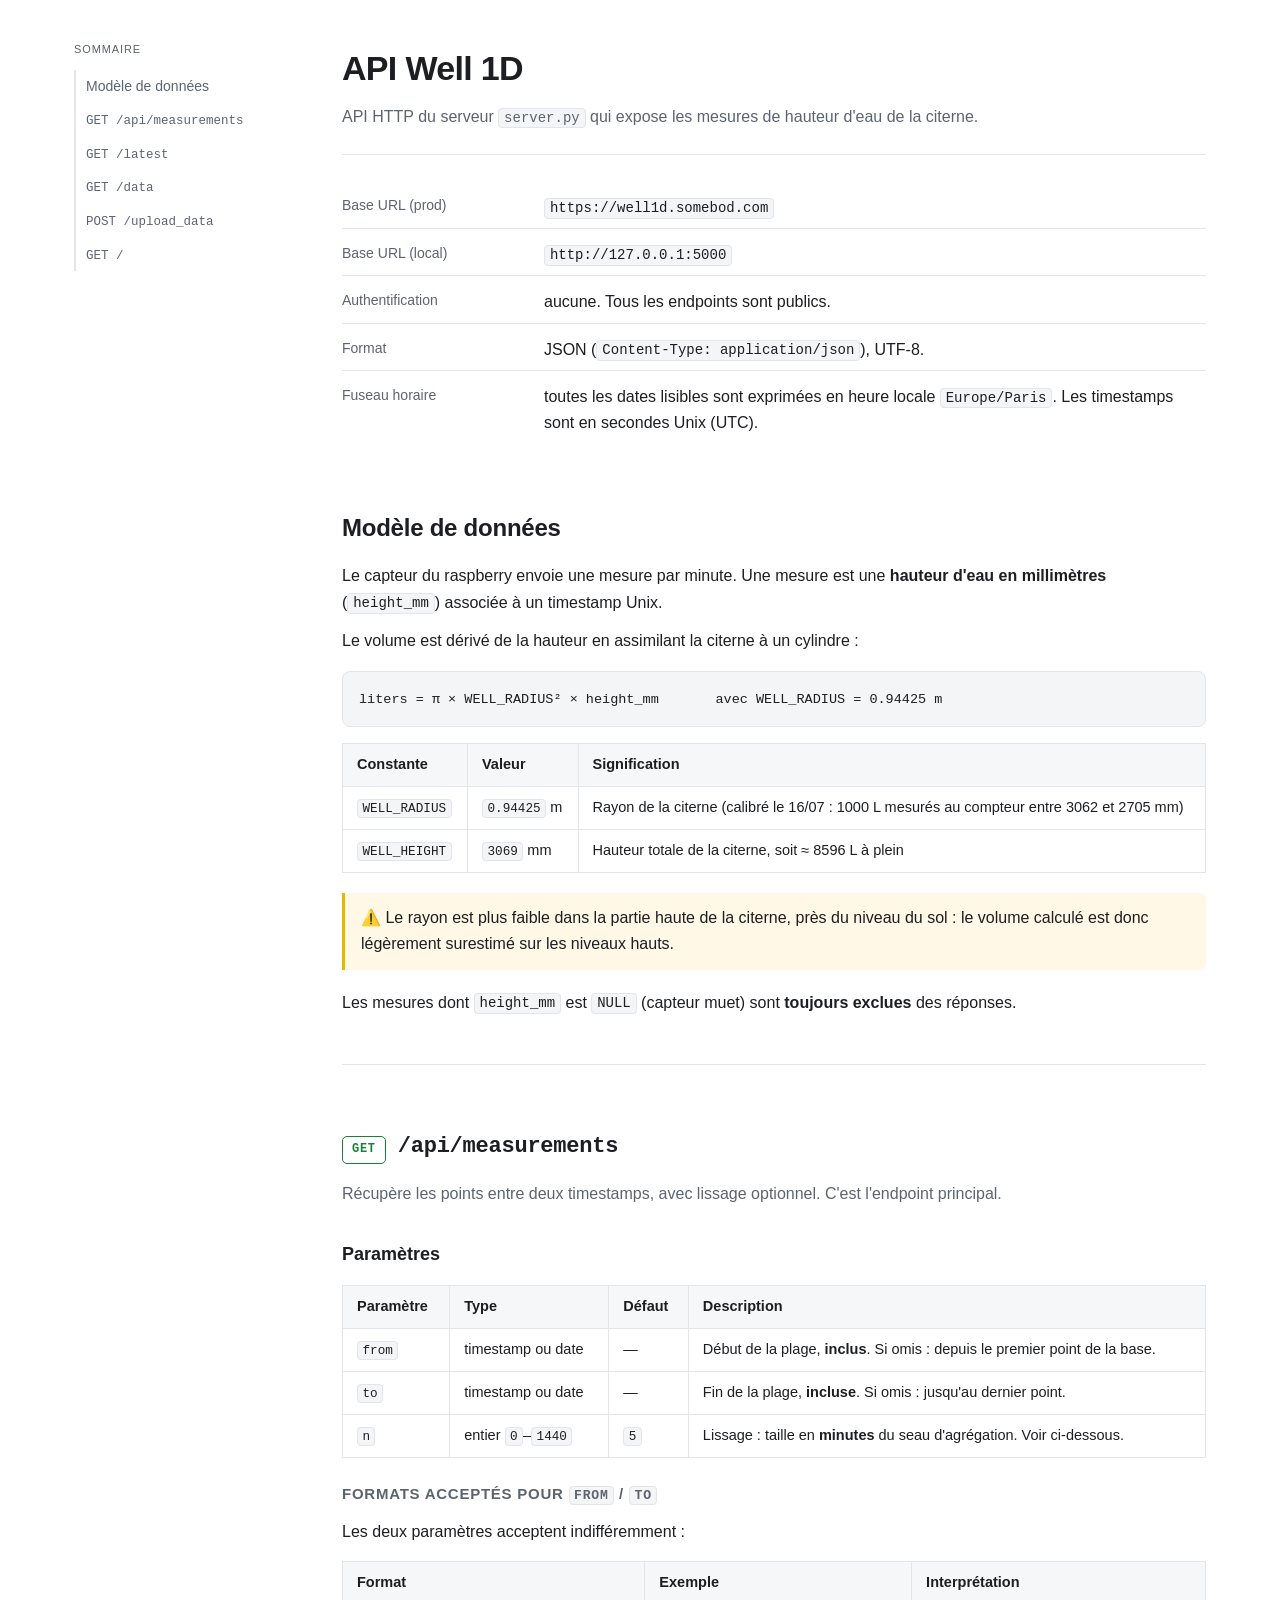
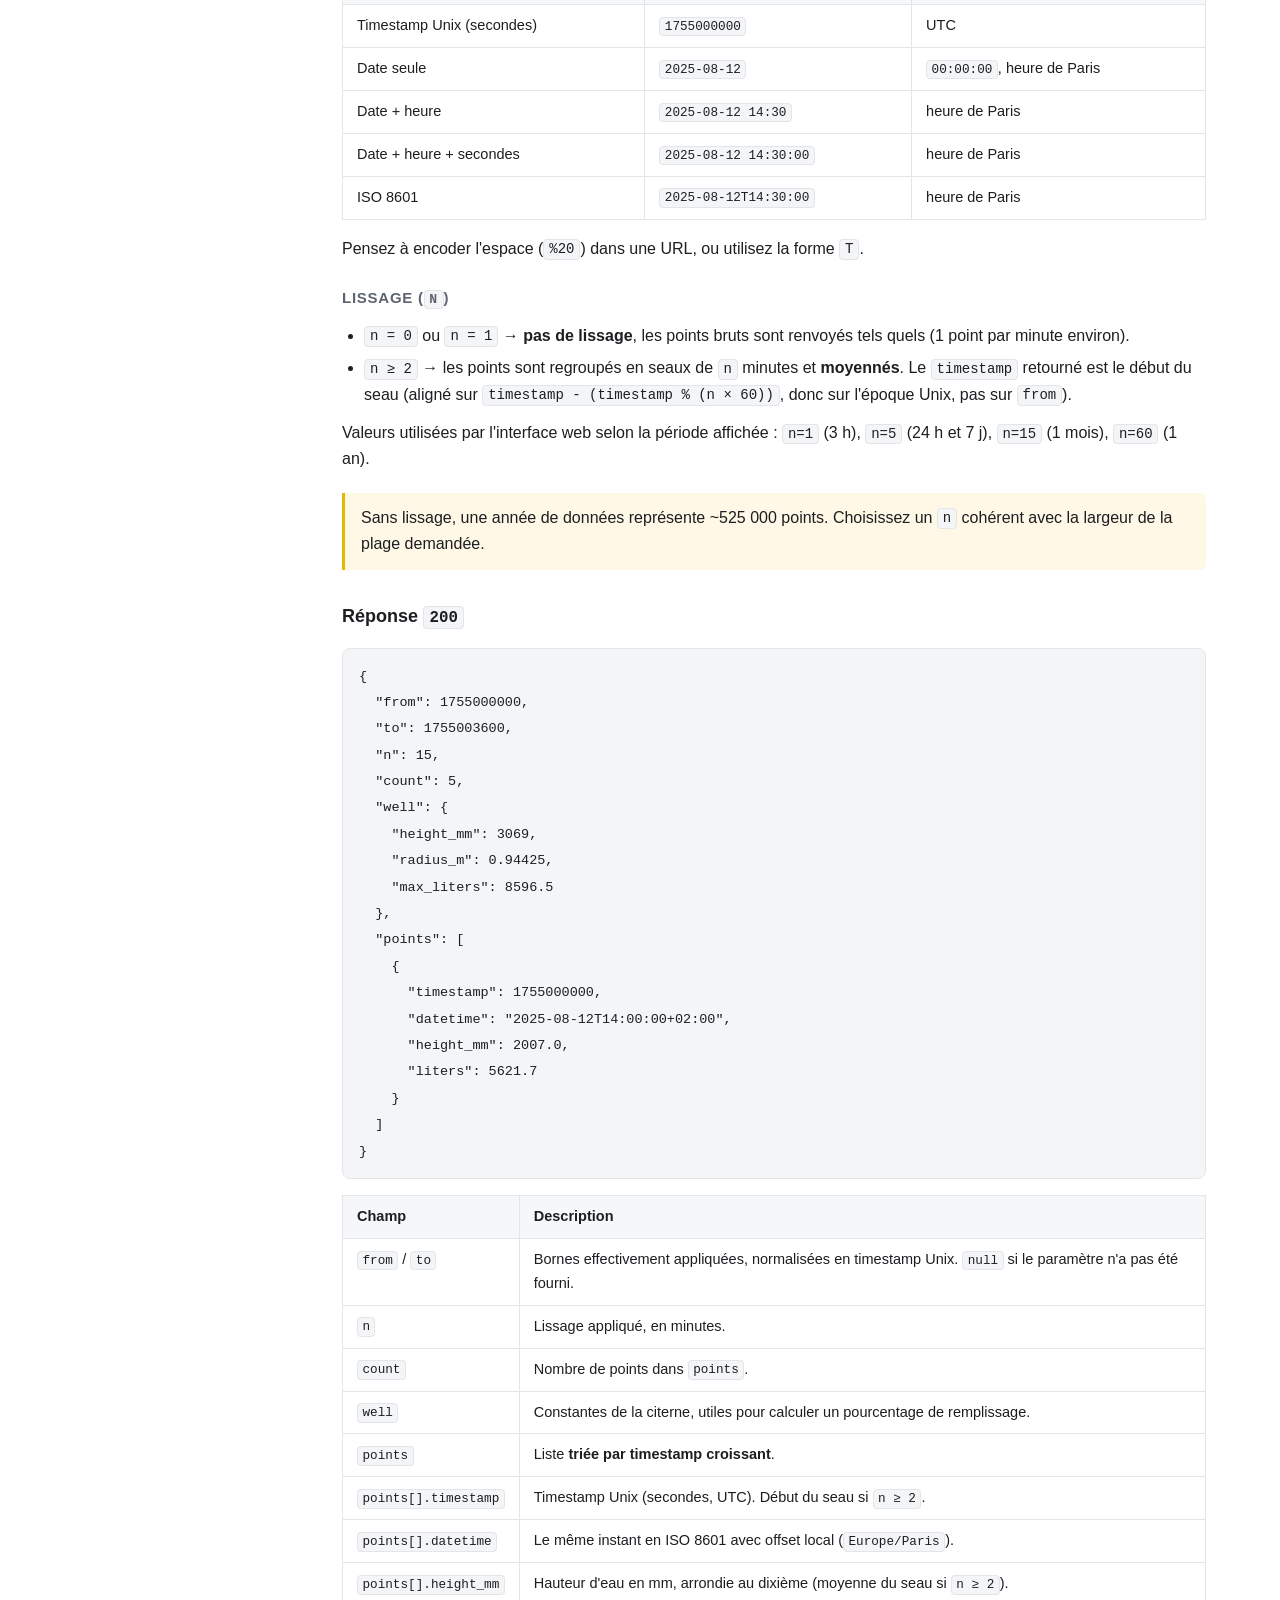
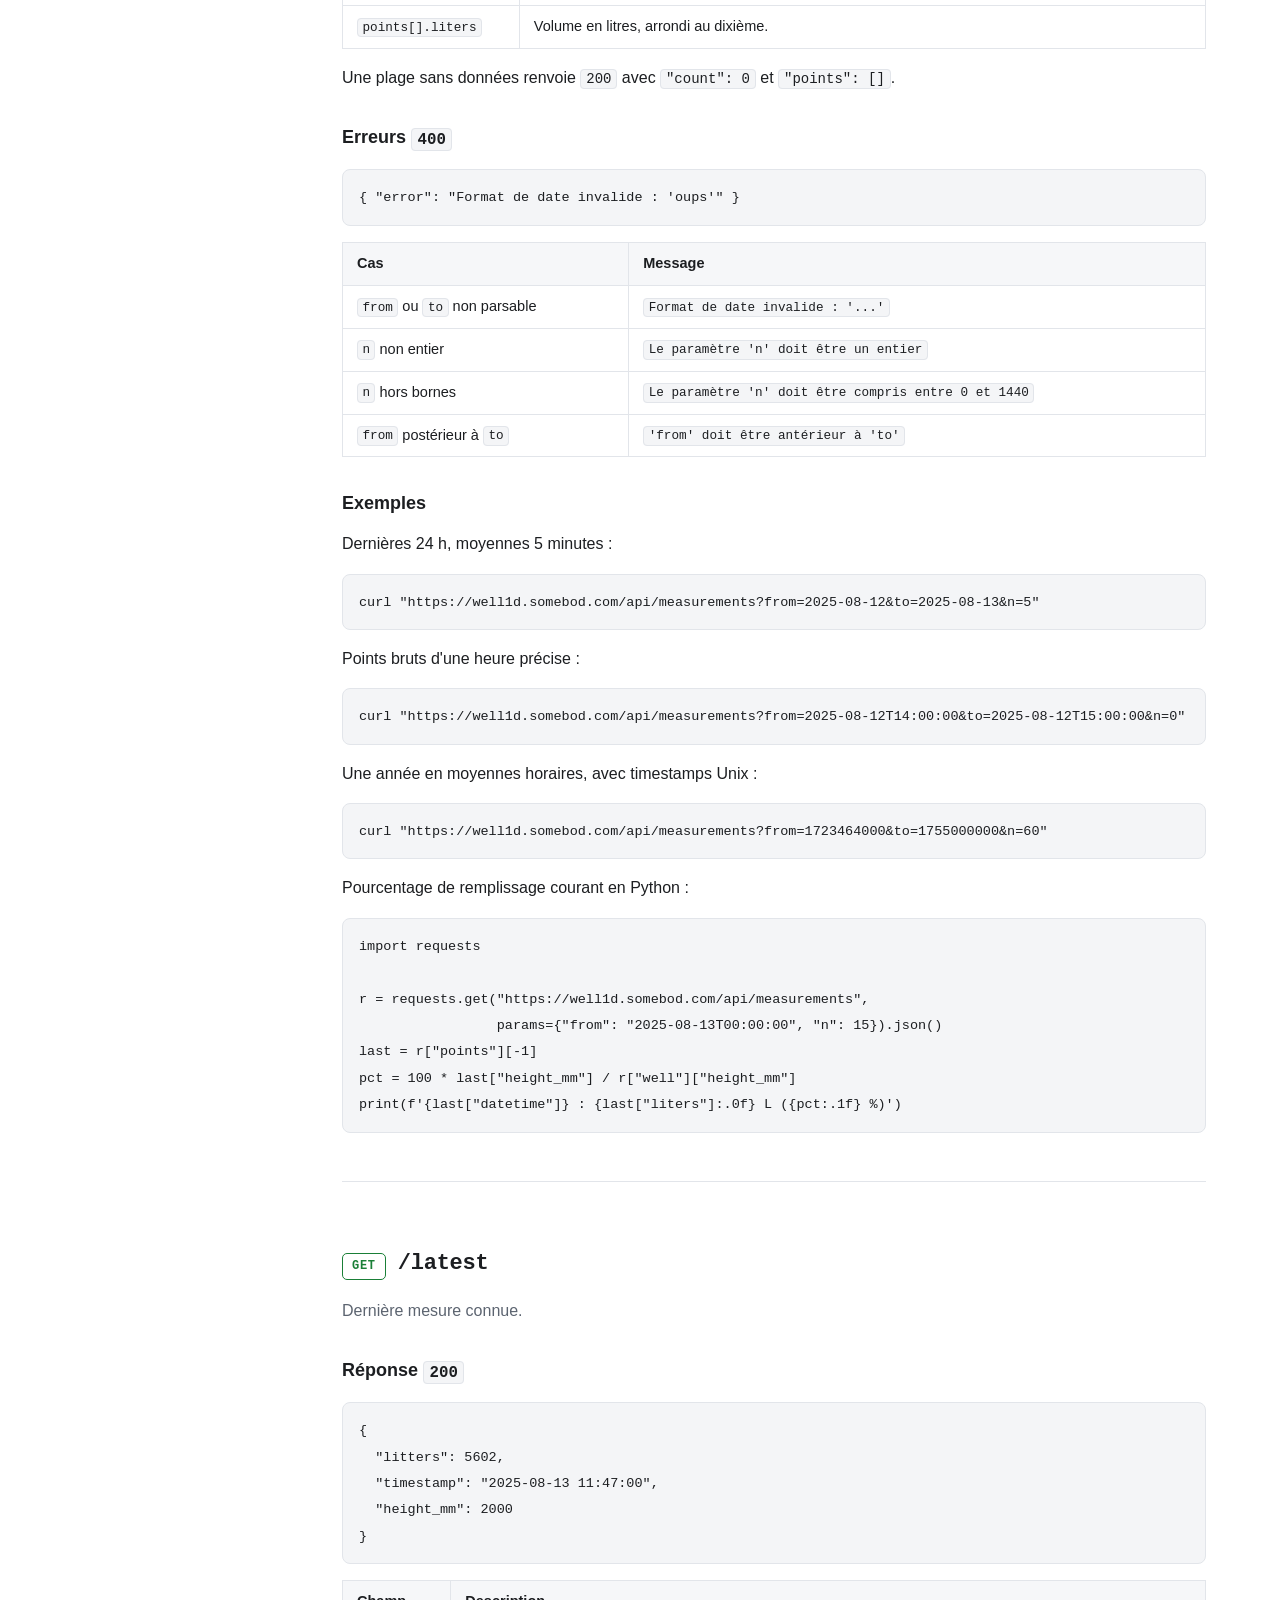
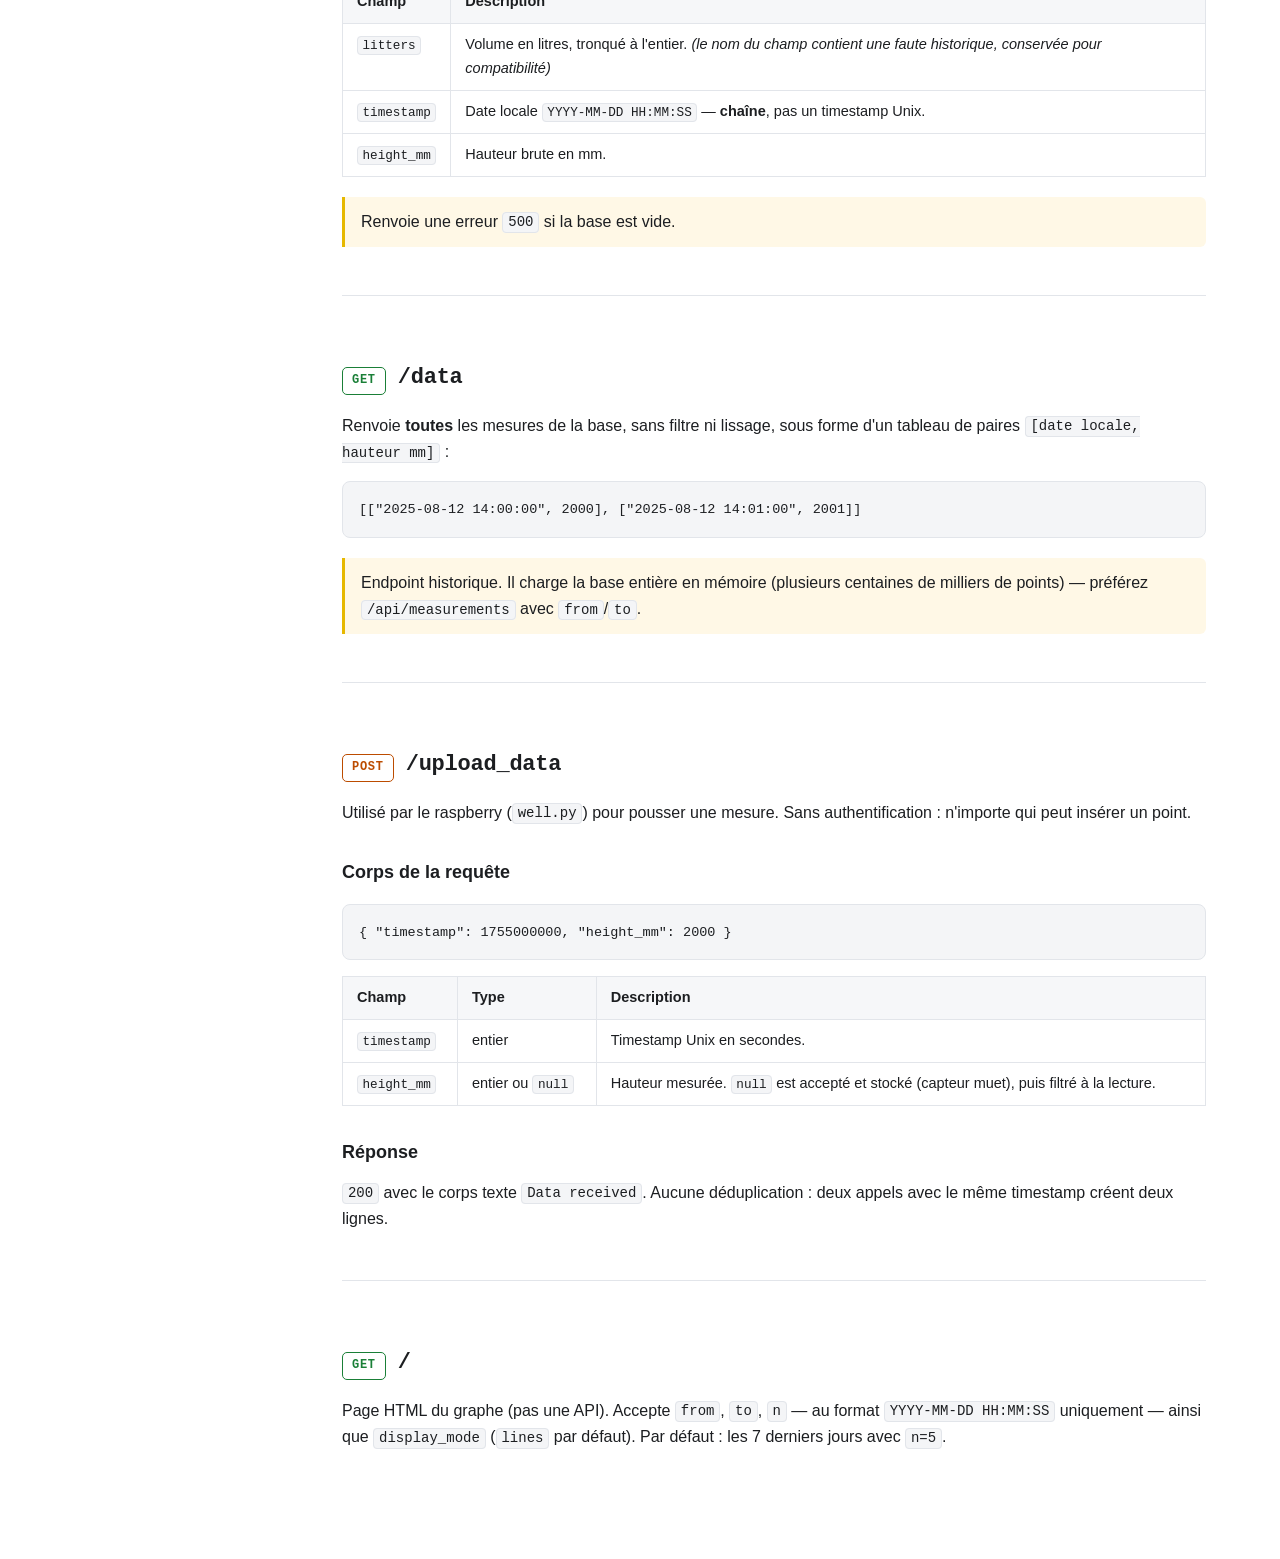
==== static/API.html @ a6b52f5d "API doc" ====
<!doctype html>
<html lang="fr">
<head>
<meta charset="utf-8">
<meta name="viewport" content="width=device-width, initial-scale=1">
<title>API Well 1D</title>
<style>
  :root {
    --bg: #ffffff;
    --bg-soft: #f6f7f9;
    --bg-code: #f4f5f7;
    --fg: #1c1e21;
    --fg-muted: #5c6470;
    --border: #e2e5ea;
    --border-strong: #cdd2da;
    --accent: #1f6feb;
    --accent-soft: #e8f0fe;
    --warn-bg: #fff8e6;
    --warn-border: #e6b800;
    --get: #1a7f37;
    --post: #bc4c00;
    --mono: ui-monospace, SFMono-Regular, "SF Mono", Menlo, Consolas, "Liberation Mono", monospace;
  }
  @media (prefers-color-scheme: dark) {
    :root {
      --bg: #16181d;
      --bg-soft: #1d2026;
      --bg-code: #1d2026;
      --fg: #e6e8eb;
      --fg-muted: #9aa3af;
      --border: #2c3038;
      --border-strong: #3a3f49;
      --accent: #6ba4ff;
      --accent-soft: #1c2637;
      --warn-bg: #2a2415;
      --warn-border: #a88700;
      --get: #4ac26b;
      --post: #f0883e;
    }
  }

  * { box-sizing: border-box; }

  body {
    margin: 0;
    background: var(--bg);
    color: var(--fg);
    font: 16px/1.65 -apple-system, BlinkMacSystemFont, "Segoe UI", Roboto, Helvetica, Arial, sans-serif;
    -webkit-text-size-adjust: 100%;
  }

  .layout {
    max-width: 1180px;
    margin: 0 auto;
    padding: 0 24px 96px;
    display: grid;
    grid-template-columns: 220px minmax(0, 1fr);
    gap: 48px;
    align-items: start;
  }

  /* ---- Sommaire ---- */
  nav {
    position: sticky;
    top: 0;
    padding: 40px 0;
    max-height: 100vh;
    overflow-y: auto;
    font-size: 14px;
  }
  nav .toc-title {
    font-size: 11px;
    letter-spacing: .08em;
    text-transform: uppercase;
    color: var(--fg-muted);
    margin-bottom: 12px;
  }
  nav a {
    display: block;
    padding: 5px 10px;
    color: var(--fg-muted);
    text-decoration: none;
    border-left: 2px solid var(--border);
    border-radius: 0 4px 4px 0;
  }
  nav a:hover { color: var(--fg); background: var(--bg-soft); border-left-color: var(--border-strong); }
  nav a code { font-size: 12.5px; background: none; padding: 0; border: 0; color: inherit; }

  /* ---- Contenu ---- */
  main { padding: 40px 0 0; min-width: 0; }

  header.page {
    border-bottom: 1px solid var(--border);
    padding-bottom: 24px;
    margin-bottom: 32px;
  }
  header.page h1 { margin: 0 0 8px; font-size: 34px; letter-spacing: -.02em; }
  header.page p { margin: 0; color: var(--fg-muted); }

  h2 {
    margin: 56px 0 16px;
    padding-top: 8px;
    font-size: 24px;
    letter-spacing: -.01em;
    scroll-margin-top: 24px;
  }
  h3 { margin: 32px 0 12px; font-size: 18px; }
  h4 { margin: 24px 0 8px; font-size: 15px; color: var(--fg-muted); text-transform: uppercase; letter-spacing: .05em; }

  p { margin: 12px 0; }
  ul { margin: 12px 0; padding-left: 22px; }
  li { margin: 6px 0; }

  a { color: var(--accent); }

  hr {
    border: 0;
    border-top: 1px solid var(--border);
    margin: 48px 0;
  }

  code {
    font-family: var(--mono);
    font-size: .875em;
    background: var(--bg-code);
    border: 1px solid var(--border);
    border-radius: 4px;
    padding: .1em .35em;
  }

  pre {
    background: var(--bg-code);
    border: 1px solid var(--border);
    border-radius: 8px;
    padding: 14px 16px;
    overflow-x: auto;
    margin: 16px 0;
  }
  pre code { background: none; border: 0; padding: 0; font-size: 13.5px; line-height: 1.55; }

  .table-wrap { overflow-x: auto; margin: 16px 0; }
  table {
    border-collapse: collapse;
    width: 100%;
    font-size: 14.5px;
  }
  th, td {
    text-align: left;
    padding: 9px 14px;
    border: 1px solid var(--border);
    vertical-align: top;
  }
  th { background: var(--bg-soft); font-weight: 600; white-space: nowrap; }
  td code { white-space: nowrap; }

  blockquote {
    margin: 20px 0;
    padding: 12px 16px;
    background: var(--warn-bg);
    border-left: 3px solid var(--warn-border);
    border-radius: 0 6px 6px 0;
    color: var(--fg);
  }
  blockquote p { margin: 0; }

  /* ---- Titres d'endpoint ---- */
  .endpoint { display: flex; align-items: baseline; gap: 12px; flex-wrap: wrap; }
  .method {
    font-family: var(--mono);
    font-size: 12px;
    font-weight: 700;
    letter-spacing: .06em;
    padding: 3px 9px;
    border-radius: 5px;
    border: 1px solid currentColor;
  }
  .method.get { color: var(--get); }
  .method.post { color: var(--post); }
  .path { font-family: var(--mono); font-size: 22px; }

  .lead { color: var(--fg-muted); margin-top: 4px; }

  .meta-list { list-style: none; padding: 0; margin: 16px 0; }
  .meta-list li {
    display: grid;
    grid-template-columns: 190px minmax(0, 1fr);
    gap: 12px;
    padding: 7px 0;
    border-bottom: 1px solid var(--border);
  }
  .meta-list li:last-child { border-bottom: 0; }
  .meta-list .k { color: var(--fg-muted); font-size: 14px; }

  @media (max-width: 860px) {
    .layout { grid-template-columns: 1fr; gap: 0; padding: 0 18px 64px; }
    nav { position: static; max-height: none; padding: 24px 0 0; }
    nav a { display: inline-block; border-left: 0; border: 1px solid var(--border); margin: 0 6px 6px 0; border-radius: 6px; }
    main { padding-top: 24px; }
    .meta-list li { grid-template-columns: 1fr; gap: 0; }
    header.page h1 { font-size: 27px; }
  }
</style>
</head>
<body>
<div class="layout">

  <nav>
    <div class="toc-title">Sommaire</div>
    <a href="#modele">Modèle de données</a>
    <a href="#measurements"><code>GET /api/measurements</code></a>
    <a href="#latest"><code>GET /latest</code></a>
    <a href="#data"><code>GET /data</code></a>
    <a href="#upload"><code>POST /upload_data</code></a>
    <a href="#root"><code>GET /</code></a>
  </nav>

  <main>
    <header class="page">
      <h1>API Well 1D</h1>
      <p>API HTTP du serveur <code>server.py</code> qui expose les mesures de hauteur d'eau de la citerne.</p>
    </header>

    <ul class="meta-list">
      <li><span class="k">Base URL (prod)</span> <span><code>https://well1d.somebod.com</code></span></li>
      <li><span class="k">Base URL (local)</span> <span><code>http://127.0.0.1:5000</code></span></li>
      <li><span class="k">Authentification</span> <span>aucune. Tous les endpoints sont publics.</span></li>
      <li><span class="k">Format</span> <span>JSON (<code>Content-Type: application/json</code>), UTF-8.</span></li>
      <li><span class="k">Fuseau horaire</span> <span>toutes les dates lisibles sont exprimées en heure locale <code>Europe/Paris</code>. Les timestamps sont en secondes Unix (UTC).</span></li>
    </ul>

    <h2 id="modele">Modèle de données</h2>

    <p>Le capteur du raspberry envoie une mesure par minute. Une mesure est une <strong>hauteur d'eau en millimètres</strong> (<code>height_mm</code>) associée à un timestamp Unix.</p>

    <p>Le volume est dérivé de la hauteur en assimilant la citerne à un cylindre :</p>

<pre><code>liters = π × WELL_RADIUS² × height_mm       avec WELL_RADIUS = 0.94425 m</code></pre>

    <div class="table-wrap">
      <table>
        <thead><tr><th>Constante</th><th>Valeur</th><th>Signification</th></tr></thead>
        <tbody>
          <tr><td><code>WELL_RADIUS</code></td><td><code>0.94425</code> m</td><td>Rayon de la citerne (calibré le 16/07 : 1000 L mesurés au compteur entre 3062 et 2705 mm)</td></tr>
          <tr><td><code>WELL_HEIGHT</code></td><td><code>3069</code> mm</td><td>Hauteur totale de la citerne, soit ≈ 8596 L à plein</td></tr>
        </tbody>
      </table>
    </div>

    <blockquote><p>⚠️ Le rayon est plus faible dans la partie haute de la citerne, près du niveau du sol : le volume calculé est donc légèrement surestimé sur les niveaux hauts.</p></blockquote>

    <p>Les mesures dont <code>height_mm</code> est <code>NULL</code> (capteur muet) sont <strong>toujours exclues</strong> des réponses.</p>

    <hr>

    <h2 id="measurements" class="endpoint"><span class="method get">GET</span> <span class="path">/api/measurements</span></h2>
    <p class="lead">Récupère les points entre deux timestamps, avec lissage optionnel. C'est l'endpoint principal.</p>

    <h3>Paramètres</h3>

    <div class="table-wrap">
      <table>
        <thead><tr><th>Paramètre</th><th>Type</th><th>Défaut</th><th>Description</th></tr></thead>
        <tbody>
          <tr><td><code>from</code></td><td>timestamp ou date</td><td>—</td><td>Début de la plage, <strong>inclus</strong>. Si omis : depuis le premier point de la base.</td></tr>
          <tr><td><code>to</code></td><td>timestamp ou date</td><td>—</td><td>Fin de la plage, <strong>incluse</strong>. Si omis : jusqu'au dernier point.</td></tr>
          <tr><td><code>n</code></td><td>entier <code>0</code>–<code>1440</code></td><td><code>5</code></td><td>Lissage : taille en <strong>minutes</strong> du seau d'agrégation. Voir ci-dessous.</td></tr>
        </tbody>
      </table>
    </div>

    <h4>Formats acceptés pour <code>from</code> / <code>to</code></h4>

    <p>Les deux paramètres acceptent indifféremment :</p>

    <div class="table-wrap">
      <table>
        <thead><tr><th>Format</th><th>Exemple</th><th>Interprétation</th></tr></thead>
        <tbody>
          <tr><td>Timestamp Unix (secondes)</td><td><code>1755000000</code></td><td>UTC</td></tr>
          <tr><td>Date seule</td><td><code>2025-08-12</code></td><td><code>00:00:00</code>, heure de Paris</td></tr>
          <tr><td>Date + heure</td><td><code>2025-08-12 14:30</code></td><td>heure de Paris</td></tr>
          <tr><td>Date + heure + secondes</td><td><code>2025-08-12 14:30:00</code></td><td>heure de Paris</td></tr>
          <tr><td>ISO 8601</td><td><code>2025-08-12T14:30:00</code></td><td>heure de Paris</td></tr>
        </tbody>
      </table>
    </div>

    <p>Pensez à encoder l'espace (<code>%20</code>) dans une URL, ou utilisez la forme <code>T</code>.</p>

    <h4>Lissage (<code>n</code>)</h4>

    <ul>
      <li><code>n = 0</code> ou <code>n = 1</code> → <strong>pas de lissage</strong>, les points bruts sont renvoyés tels quels (1 point par minute environ).</li>
      <li><code>n ≥ 2</code> → les points sont regroupés en seaux de <code>n</code> minutes et <strong>moyennés</strong>. Le <code>timestamp</code> retourné est le début du seau (aligné sur <code>timestamp - (timestamp % (n × 60))</code>, donc sur l'époque Unix, pas sur <code>from</code>).</li>
    </ul>

    <p>Valeurs utilisées par l'interface web selon la période affichée : <code>n=1</code> (3 h), <code>n=5</code> (24 h et 7 j), <code>n=15</code> (1 mois), <code>n=60</code> (1 an).</p>

    <blockquote><p>Sans lissage, une année de données représente ~525 000 points. Choisissez un <code>n</code> cohérent avec la largeur de la plage demandée.</p></blockquote>

    <h3>Réponse <code>200</code></h3>

<pre><code>{
  "from": 1755000000,
  "to": 1755003600,
  "n": 15,
  "count": 5,
  "well": {
    "height_mm": 3069,
    "radius_m": 0.94425,
    "max_liters": 8596.5
  },
  "points": [
    {
      "timestamp": 1755000000,
      "datetime": "2025-08-12T14:00:00+02:00",
      "height_mm": 2007.0,
      "liters": 5621.7
    }
  ]
}</code></pre>

    <div class="table-wrap">
      <table>
        <thead><tr><th>Champ</th><th>Description</th></tr></thead>
        <tbody>
          <tr><td><code>from</code> / <code>to</code></td><td>Bornes effectivement appliquées, normalisées en timestamp Unix. <code>null</code> si le paramètre n'a pas été fourni.</td></tr>
          <tr><td><code>n</code></td><td>Lissage appliqué, en minutes.</td></tr>
          <tr><td><code>count</code></td><td>Nombre de points dans <code>points</code>.</td></tr>
          <tr><td><code>well</code></td><td>Constantes de la citerne, utiles pour calculer un pourcentage de remplissage.</td></tr>
          <tr><td><code>points</code></td><td>Liste <strong>triée par timestamp croissant</strong>.</td></tr>
          <tr><td><code>points[].timestamp</code></td><td>Timestamp Unix (secondes, UTC). Début du seau si <code>n ≥ 2</code>.</td></tr>
          <tr><td><code>points[].datetime</code></td><td>Le même instant en ISO 8601 avec offset local (<code>Europe/Paris</code>).</td></tr>
          <tr><td><code>points[].height_mm</code></td><td>Hauteur d'eau en mm, arrondie au dixième (moyenne du seau si <code>n ≥ 2</code>).</td></tr>
          <tr><td><code>points[].liters</code></td><td>Volume en litres, arrondi au dixième.</td></tr>
        </tbody>
      </table>
    </div>

    <p>Une plage sans données renvoie <code>200</code> avec <code>"count": 0</code> et <code>"points": []</code>.</p>

    <h3>Erreurs <code>400</code></h3>

<pre><code>{ "error": "Format de date invalide : 'oups'" }</code></pre>

    <div class="table-wrap">
      <table>
        <thead><tr><th>Cas</th><th>Message</th></tr></thead>
        <tbody>
          <tr><td><code>from</code> ou <code>to</code> non parsable</td><td><code>Format de date invalide : '...'</code></td></tr>
          <tr><td><code>n</code> non entier</td><td><code>Le paramètre 'n' doit être un entier</code></td></tr>
          <tr><td><code>n</code> hors bornes</td><td><code>Le paramètre 'n' doit être compris entre 0 et 1440</code></td></tr>
          <tr><td><code>from</code> postérieur à <code>to</code></td><td><code>'from' doit être antérieur à 'to'</code></td></tr>
        </tbody>
      </table>
    </div>

    <h3>Exemples</h3>

    <p>Dernières 24 h, moyennes 5 minutes :</p>

<pre><code>curl "https://well1d.somebod.com/api/measurements?from=2025-08-12&amp;to=2025-08-13&amp;n=5"</code></pre>

    <p>Points bruts d'une heure précise :</p>

<pre><code>curl "https://well1d.somebod.com/api/measurements?from=2025-08-12T14:00:00&amp;to=2025-08-12T15:00:00&amp;n=0"</code></pre>

    <p>Une année en moyennes horaires, avec timestamps Unix :</p>

<pre><code>curl "https://well1d.somebod.com/api/measurements?from=1723464000&amp;to=1755000000&amp;n=60"</code></pre>

    <p>Pourcentage de remplissage courant en Python :</p>

<pre><code>import requests

r = requests.get("https://well1d.somebod.com/api/measurements",
                 params={"from": "2025-08-13T00:00:00", "n": 15}).json()
last = r["points"][-1]
pct = 100 * last["height_mm"] / r["well"]["height_mm"]
print(f'{last["datetime"]} : {last["liters"]:.0f} L ({pct:.1f} %)')</code></pre>

    <hr>

    <h2 id="latest" class="endpoint"><span class="method get">GET</span> <span class="path">/latest</span></h2>
    <p class="lead">Dernière mesure connue.</p>

    <h3>Réponse <code>200</code></h3>

<pre><code>{
  "litters": 5602,
  "timestamp": "2025-08-13 11:47:00",
  "height_mm": 2000
}</code></pre>

    <div class="table-wrap">
      <table>
        <thead><tr><th>Champ</th><th>Description</th></tr></thead>
        <tbody>
          <tr><td><code>litters</code></td><td>Volume en litres, tronqué à l'entier. <em>(le nom du champ contient une faute historique, conservée pour compatibilité)</em></td></tr>
          <tr><td><code>timestamp</code></td><td>Date locale <code>YYYY-MM-DD HH:MM:SS</code> — <strong>chaîne</strong>, pas un timestamp Unix.</td></tr>
          <tr><td><code>height_mm</code></td><td>Hauteur brute en mm.</td></tr>
        </tbody>
      </table>
    </div>

    <blockquote><p>Renvoie une erreur <code>500</code> si la base est vide.</p></blockquote>

    <hr>

    <h2 id="data" class="endpoint"><span class="method get">GET</span> <span class="path">/data</span></h2>

    <p>Renvoie <strong>toutes</strong> les mesures de la base, sans filtre ni lissage, sous forme d'un tableau de paires <code>[date locale, hauteur mm]</code> :</p>

<pre><code>[["2025-08-12 14:00:00", 2000], ["2025-08-12 14:01:00", 2001]]</code></pre>

    <blockquote><p>Endpoint historique. Il charge la base entière en mémoire (plusieurs centaines de milliers de points) — préférez <code>/api/measurements</code> avec <code>from</code>/<code>to</code>.</p></blockquote>

    <hr>

    <h2 id="upload" class="endpoint"><span class="method post">POST</span> <span class="path">/upload_data</span></h2>

    <p>Utilisé par le raspberry (<code>well.py</code>) pour pousser une mesure. Sans authentification : n'importe qui peut insérer un point.</p>

    <h3>Corps de la requête</h3>

<pre><code>{ "timestamp": 1755000000, "height_mm": 2000 }</code></pre>

    <div class="table-wrap">
      <table>
        <thead><tr><th>Champ</th><th>Type</th><th>Description</th></tr></thead>
        <tbody>
          <tr><td><code>timestamp</code></td><td>entier</td><td>Timestamp Unix en secondes.</td></tr>
          <tr><td><code>height_mm</code></td><td>entier ou <code>null</code></td><td>Hauteur mesurée. <code>null</code> est accepté et stocké (capteur muet), puis filtré à la lecture.</td></tr>
        </tbody>
      </table>
    </div>

    <h3>Réponse</h3>

    <p><code>200</code> avec le corps texte <code>Data received</code>. Aucune déduplication : deux appels avec le même timestamp créent deux lignes.</p>

    <hr>

    <h2 id="root" class="endpoint"><span class="method get">GET</span> <span class="path">/</span></h2>

    <p>Page HTML du graphe (pas une API). Accepte <code>from</code>, <code>to</code>, <code>n</code> — au format <code>YYYY-MM-DD HH:MM:SS</code> uniquement — ainsi que <code>display_mode</code> (<code>lines</code> par défaut). Par défaut : les 7 derniers jours avec <code>n=5</code>.</p>

  </main>
</div>
</body>
</html>
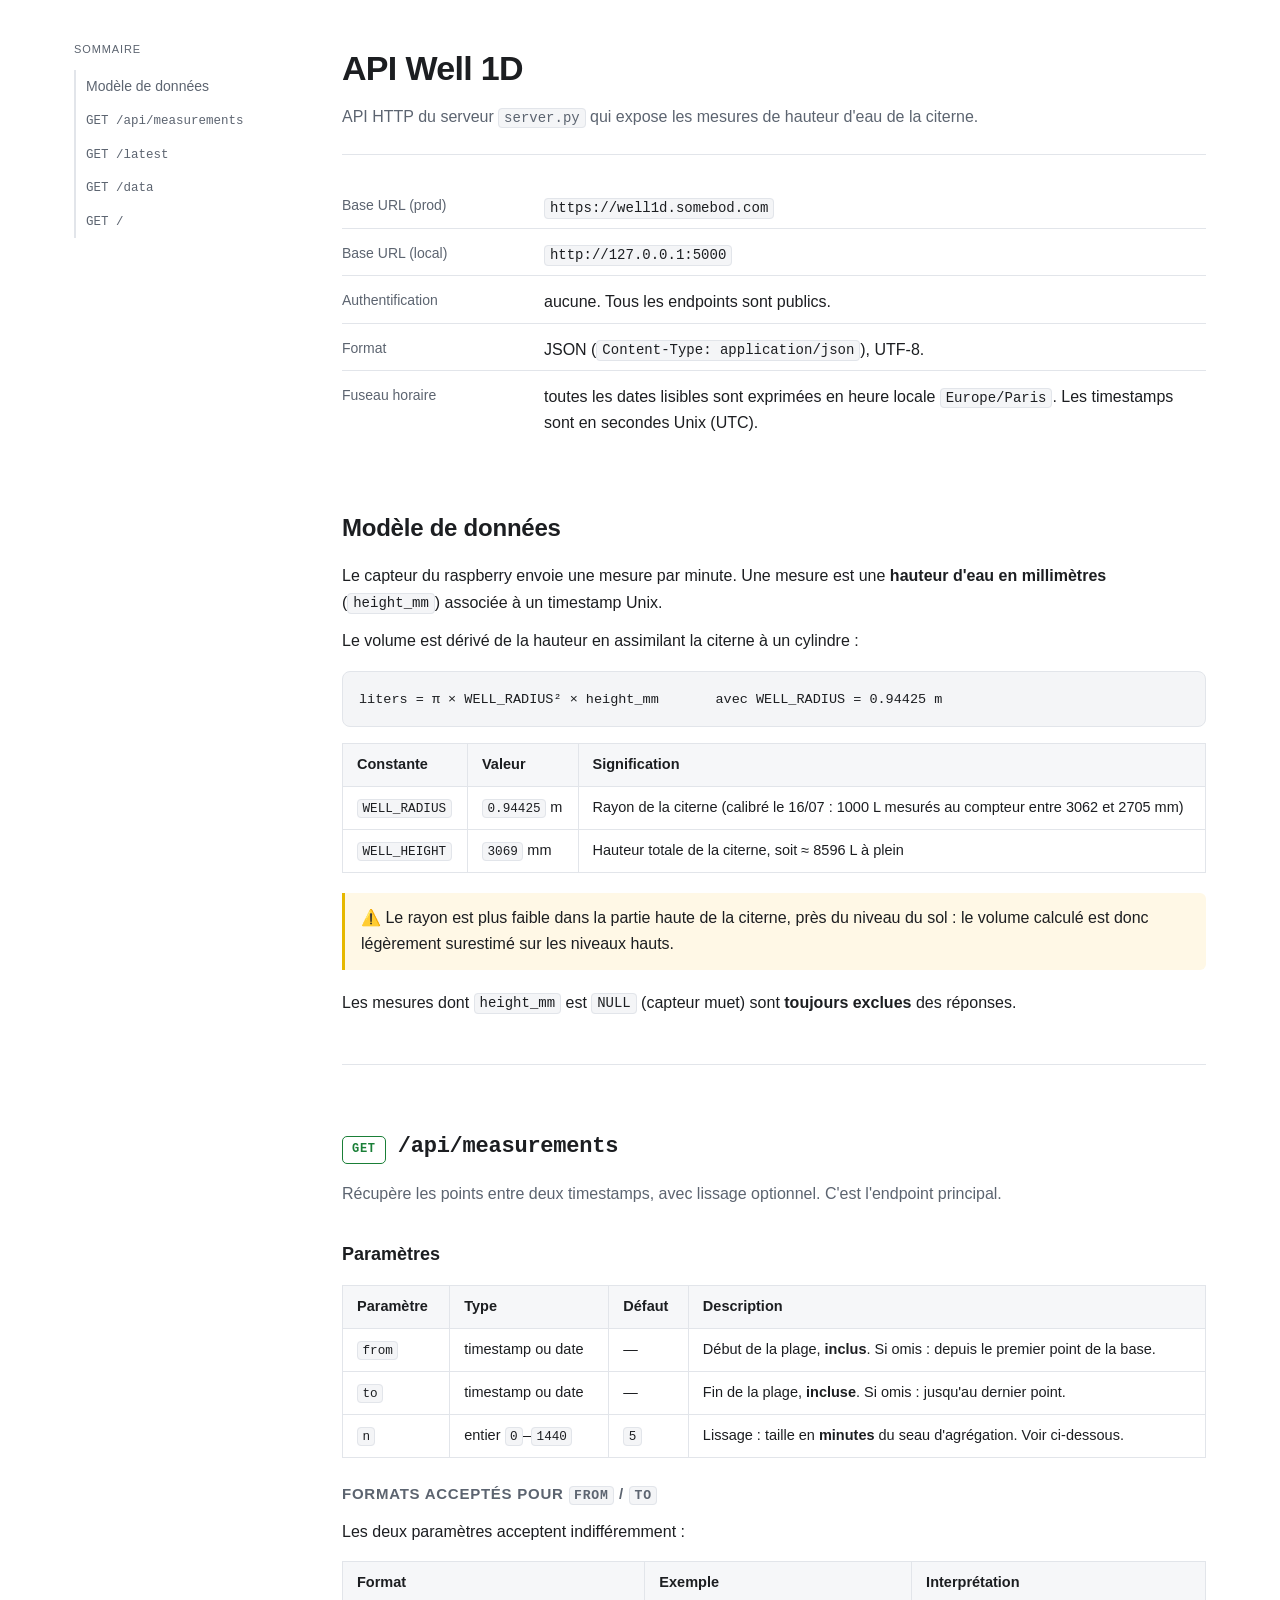
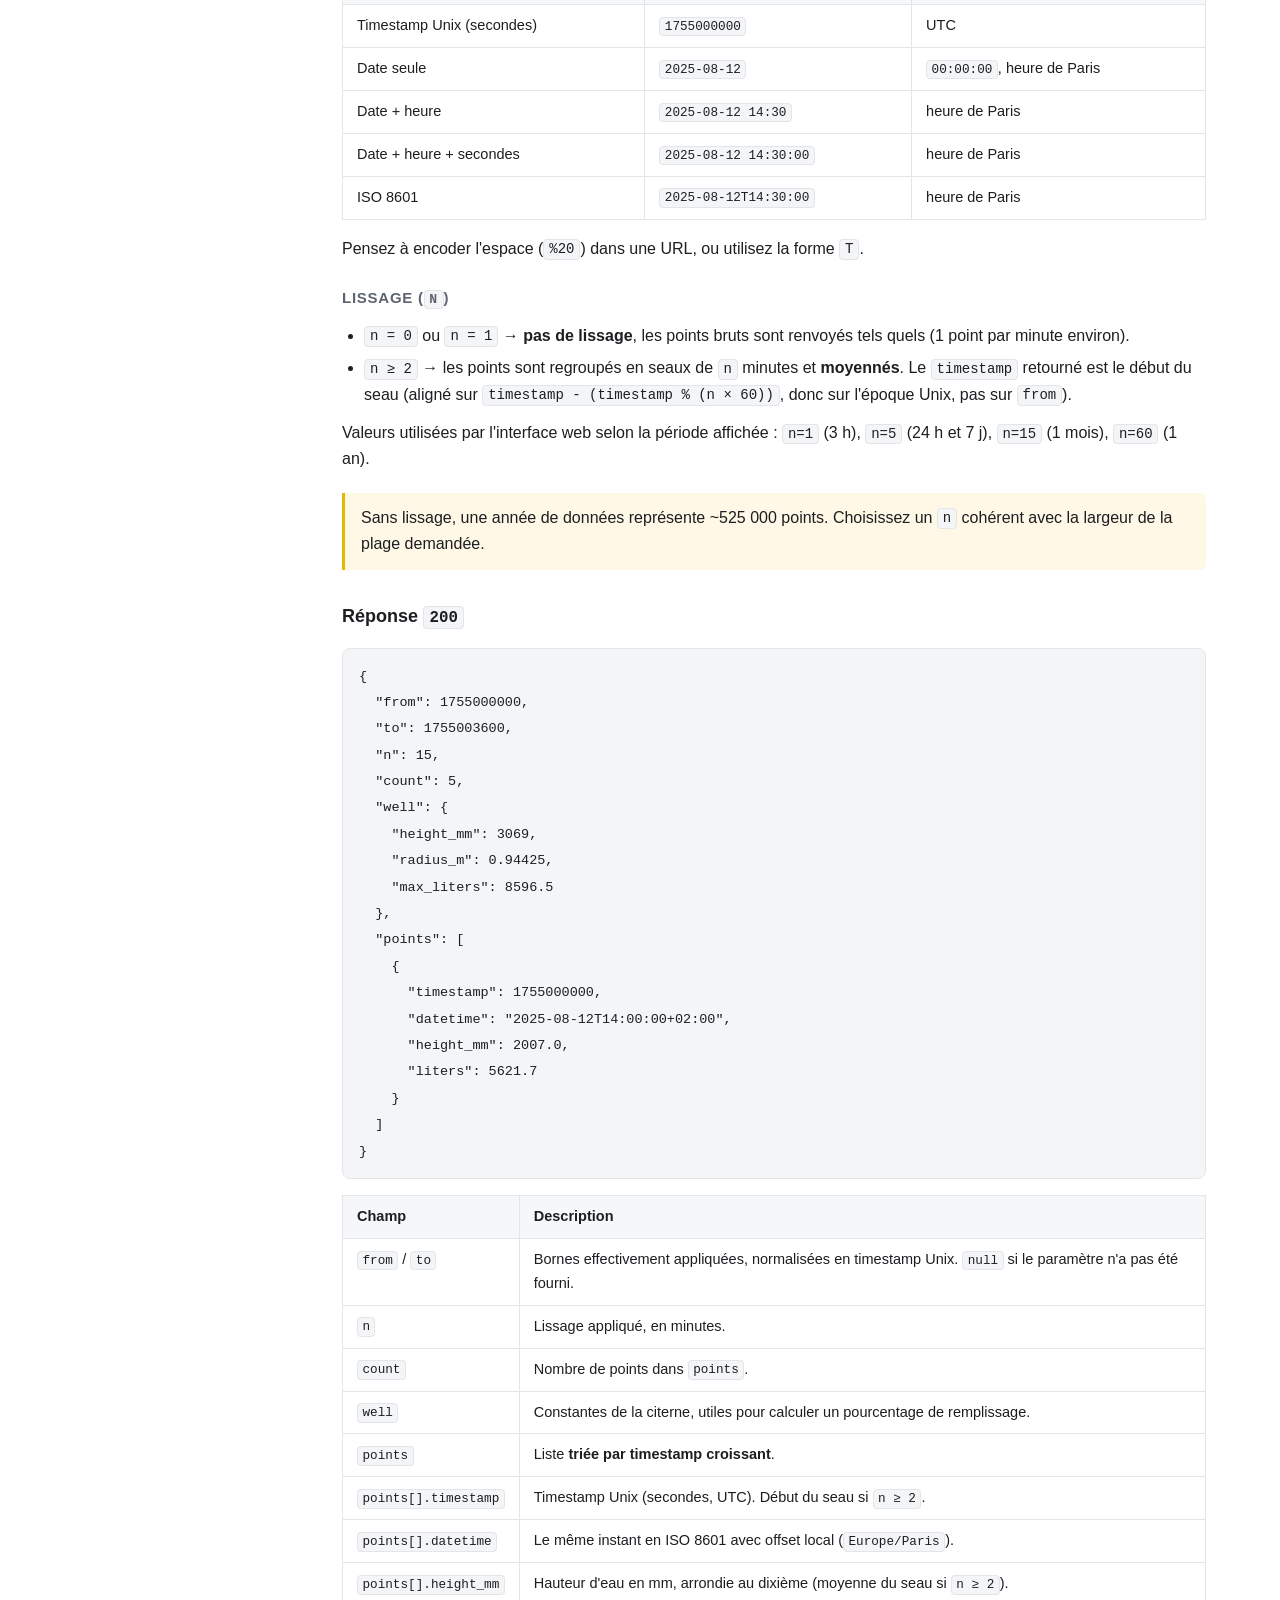
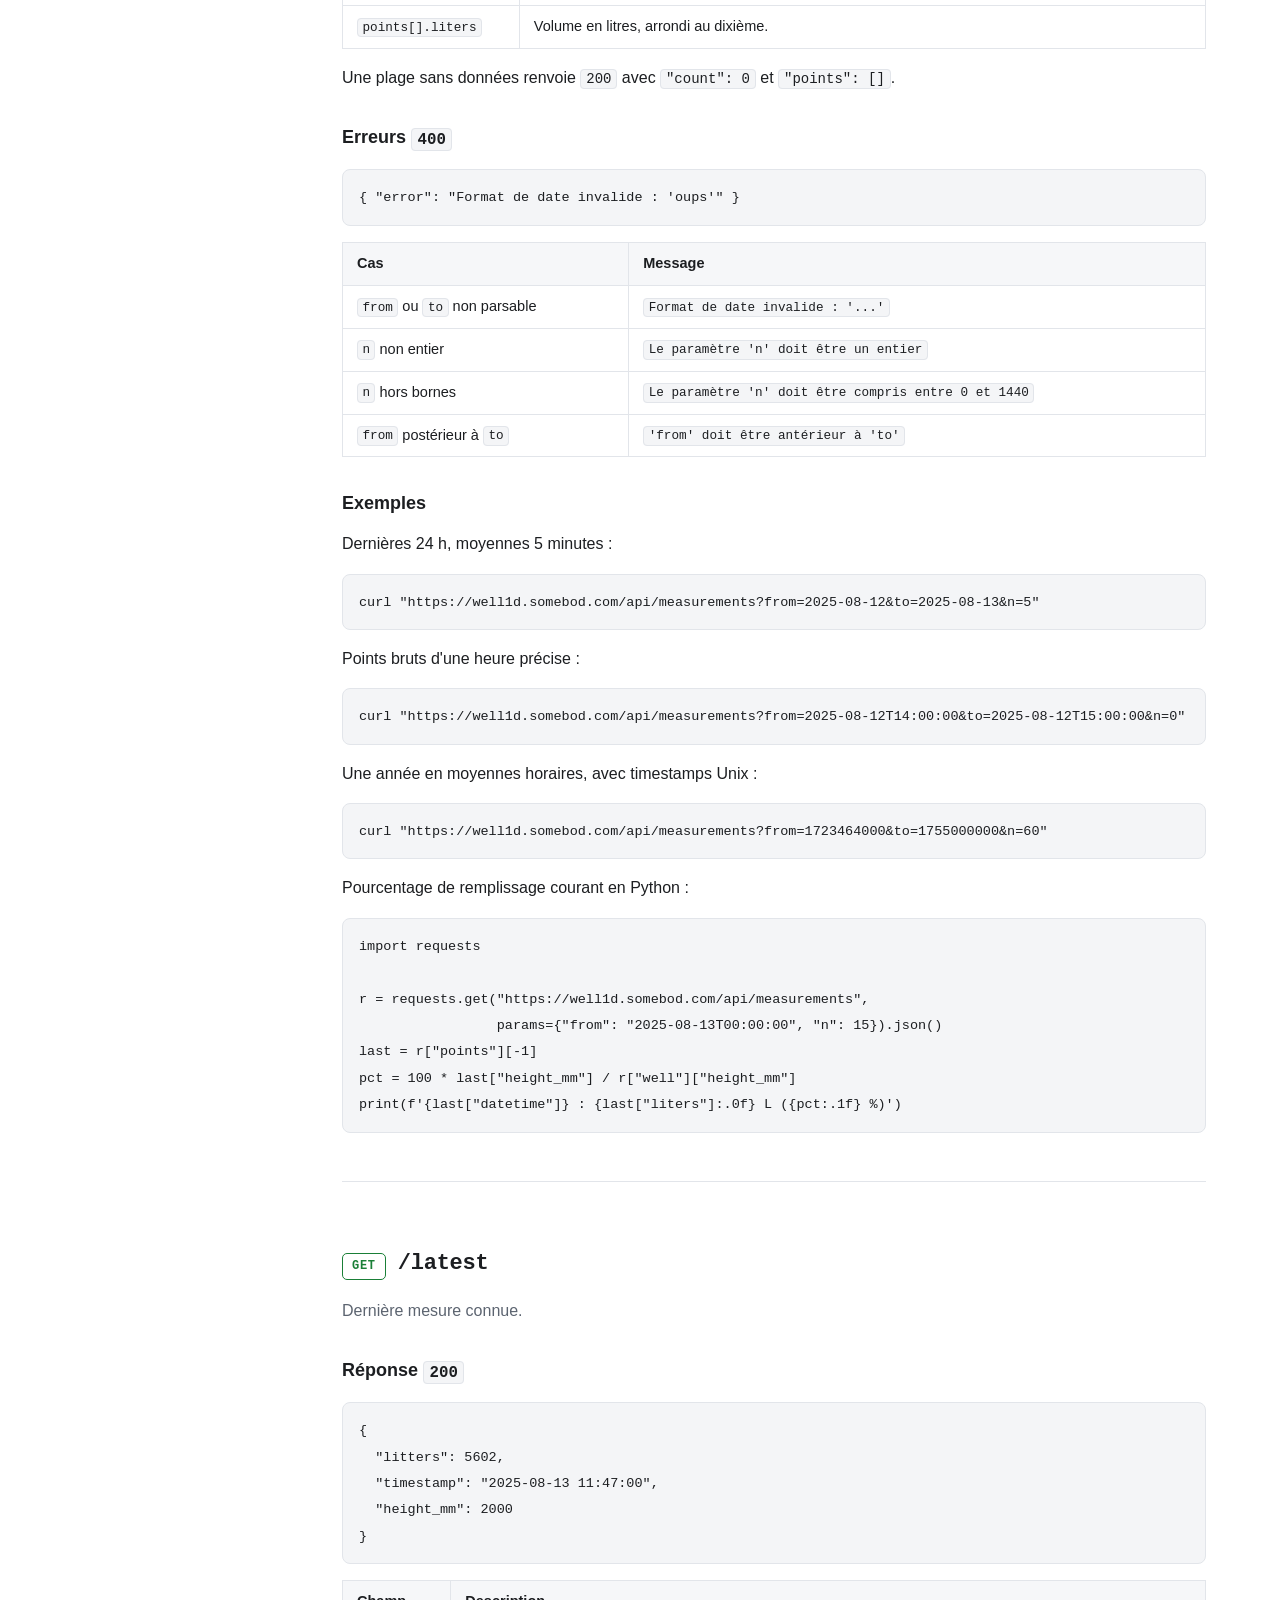
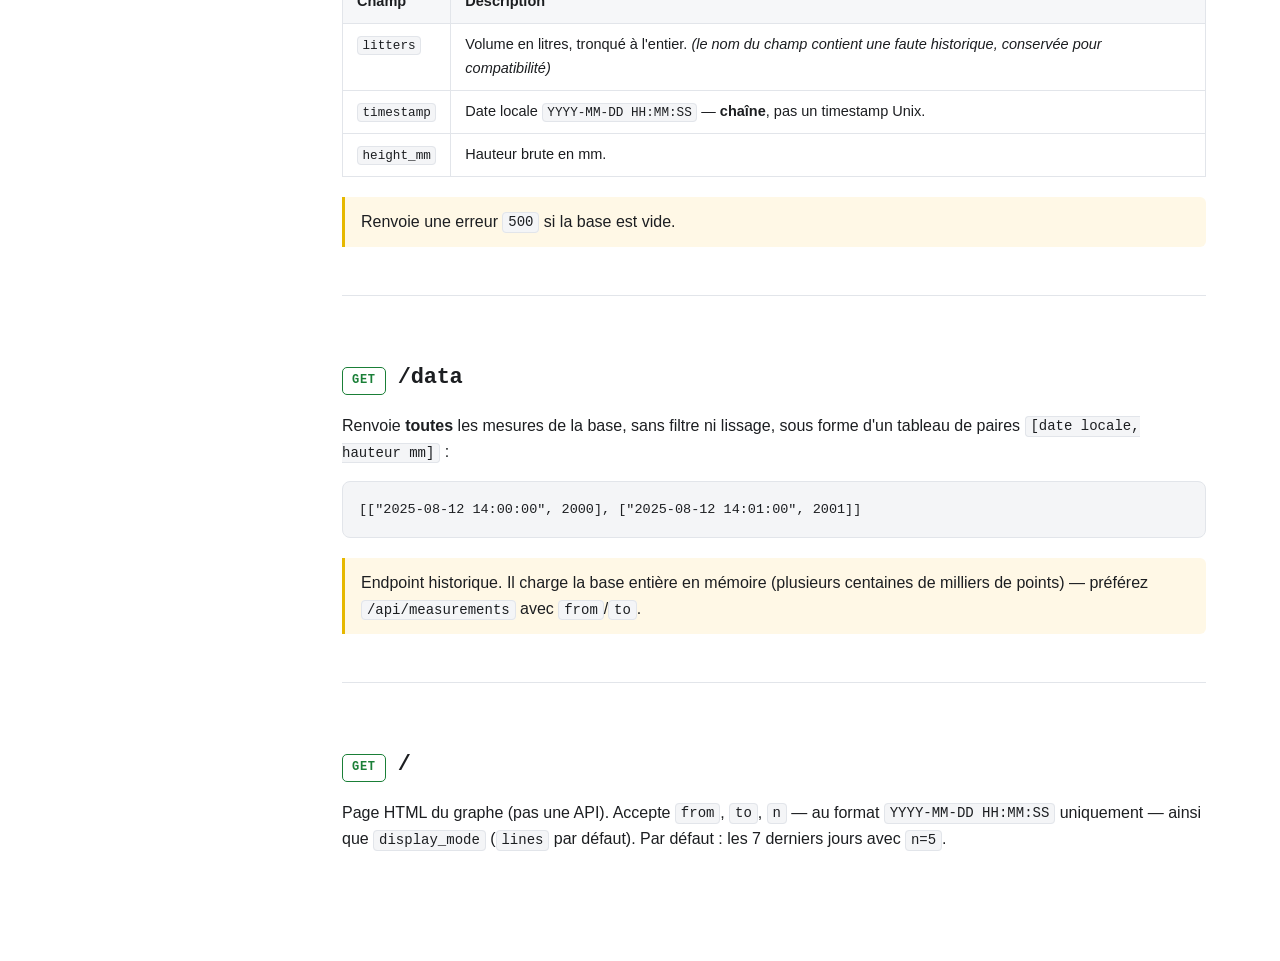
==== commit 1a8927d2: "update API doc" ====
--- a/static/API.html
+++ b/static/API.html
@@ -18,7 +18,6 @@
     --warn-bg: #fff8e6;
     --warn-border: #e6b800;
     --get: #1a7f37;
-    --post: #bc4c00;
     --mono: ui-monospace, SFMono-Regular, "SF Mono", Menlo, Consolas, "Liberation Mono", monospace;
   }
   @media (prefers-color-scheme: dark) {
@@ -35,7 +34,6 @@
       --warn-bg: #2a2415;
       --warn-border: #a88700;
       --get: #4ac26b;
-      --post: #f0883e;
     }
   }
 
@@ -175,7 +173,6 @@
     border: 1px solid currentColor;
   }
   .method.get { color: var(--get); }
-  .method.post { color: var(--post); }
   .path { font-family: var(--mono); font-size: 22px; }
 
   .lead { color: var(--fg-muted); margin-top: 4px; }
@@ -210,7 +207,6 @@
     <a href="#measurements"><code>GET /api/measurements</code></a>
     <a href="#latest"><code>GET /latest</code></a>
     <a href="#data"><code>GET /data</code></a>
-    <a href="#upload"><code>POST /upload_data</code></a>
     <a href="#root"><code>GET /</code></a>
   </nav>
 
@@ -417,30 +413,6 @@
 
     <hr>
 
-    <h2 id="upload" class="endpoint"><span class="method post">POST</span> <span class="path">/upload_data</span></h2>
-
-    <p>Utilisé par le raspberry (<code>well.py</code>) pour pousser une mesure. Sans authentification : n'importe qui peut insérer un point.</p>
-
-    <h3>Corps de la requête</h3>
-
-<pre><code>{ "timestamp": 1755000000, "height_mm": 2000 }</code></pre>
-
-    <div class="table-wrap">
-      <table>
-        <thead><tr><th>Champ</th><th>Type</th><th>Description</th></tr></thead>
-        <tbody>
-          <tr><td><code>timestamp</code></td><td>entier</td><td>Timestamp Unix en secondes.</td></tr>
-          <tr><td><code>height_mm</code></td><td>entier ou <code>null</code></td><td>Hauteur mesurée. <code>null</code> est accepté et stocké (capteur muet), puis filtré à la lecture.</td></tr>
-        </tbody>
-      </table>
-    </div>
-
-    <h3>Réponse</h3>
-
-    <p><code>200</code> avec le corps texte <code>Data received</code>. Aucune déduplication : deux appels avec le même timestamp créent deux lignes.</p>
-
-    <hr>
-
     <h2 id="root" class="endpoint"><span class="method get">GET</span> <span class="path">/</span></h2>
 
     <p>Page HTML du graphe (pas une API). Accepte <code>from</code>, <code>to</code>, <code>n</code> — au format <code>YYYY-MM-DD HH:MM:SS</code> uniquement — ainsi que <code>display_mode</code> (<code>lines</code> par défaut). Par défaut : les 7 derniers jours avec <code>n=5</code>.</p>
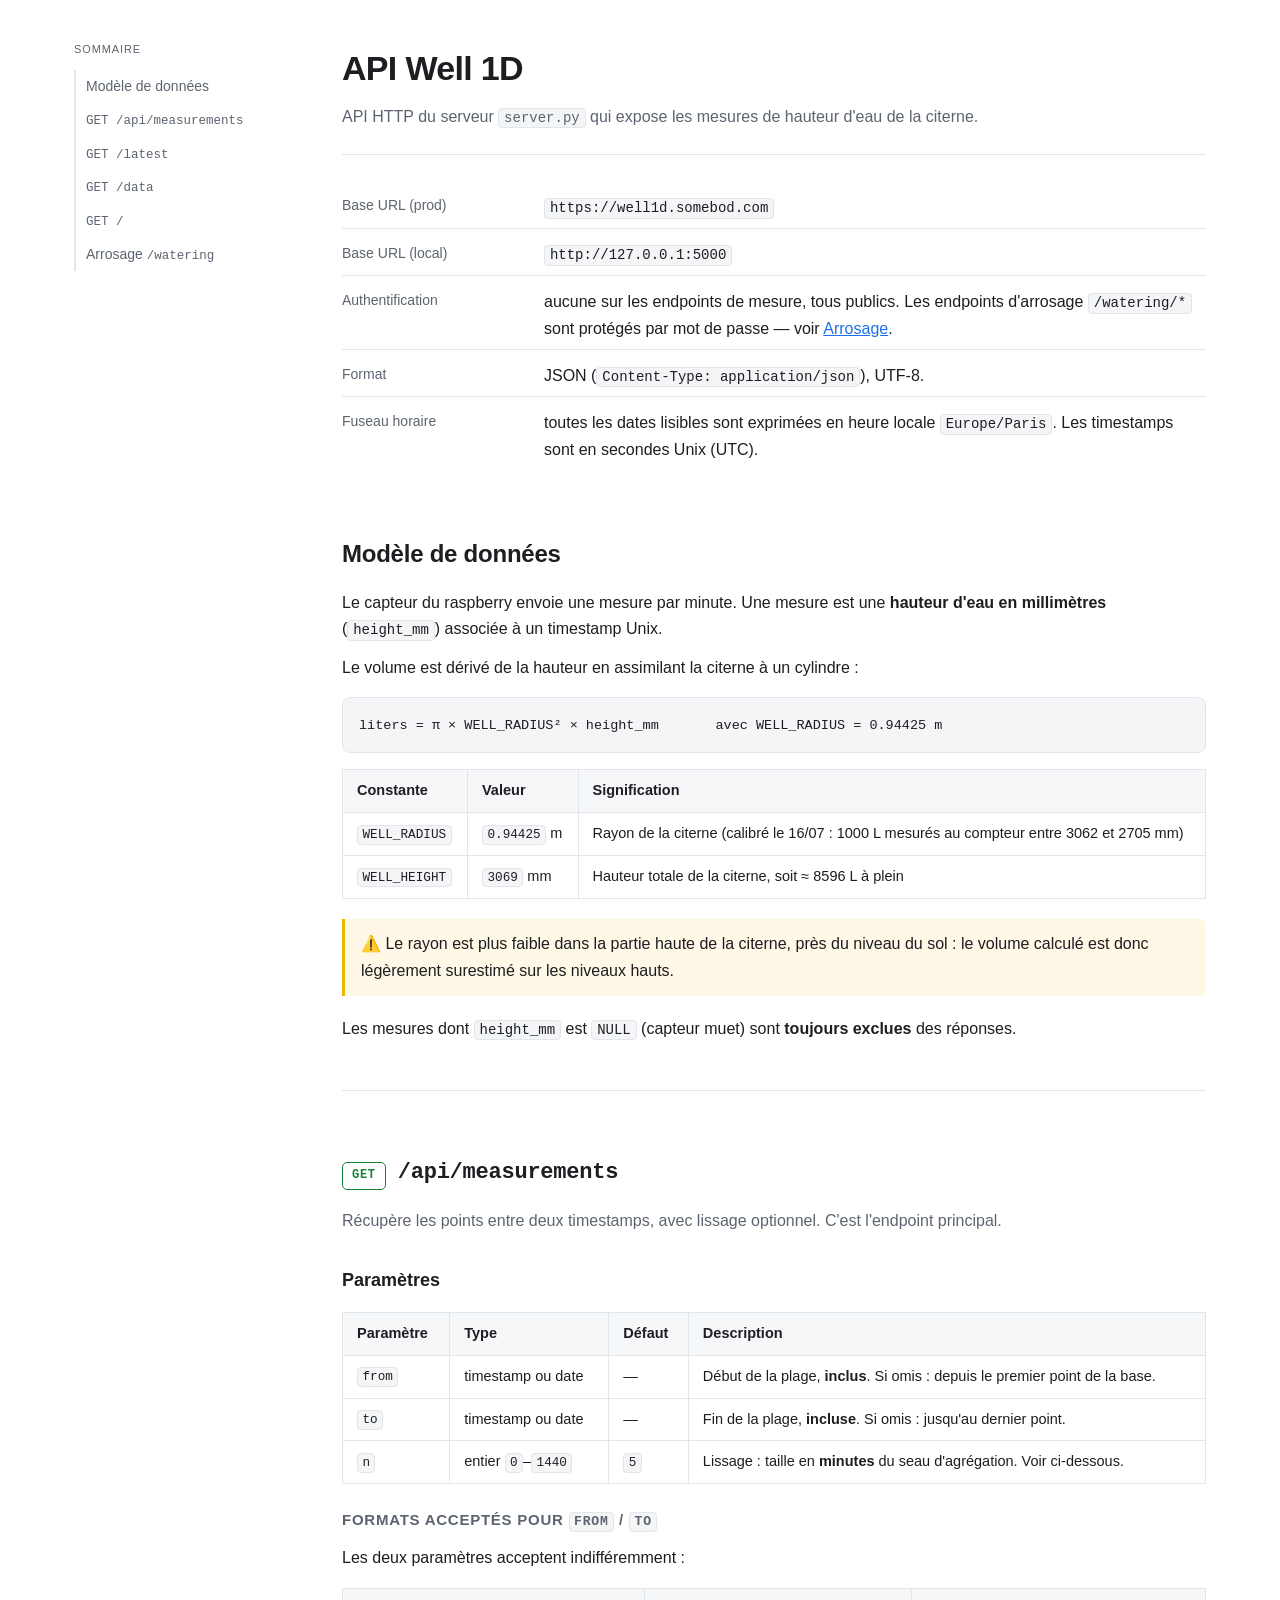
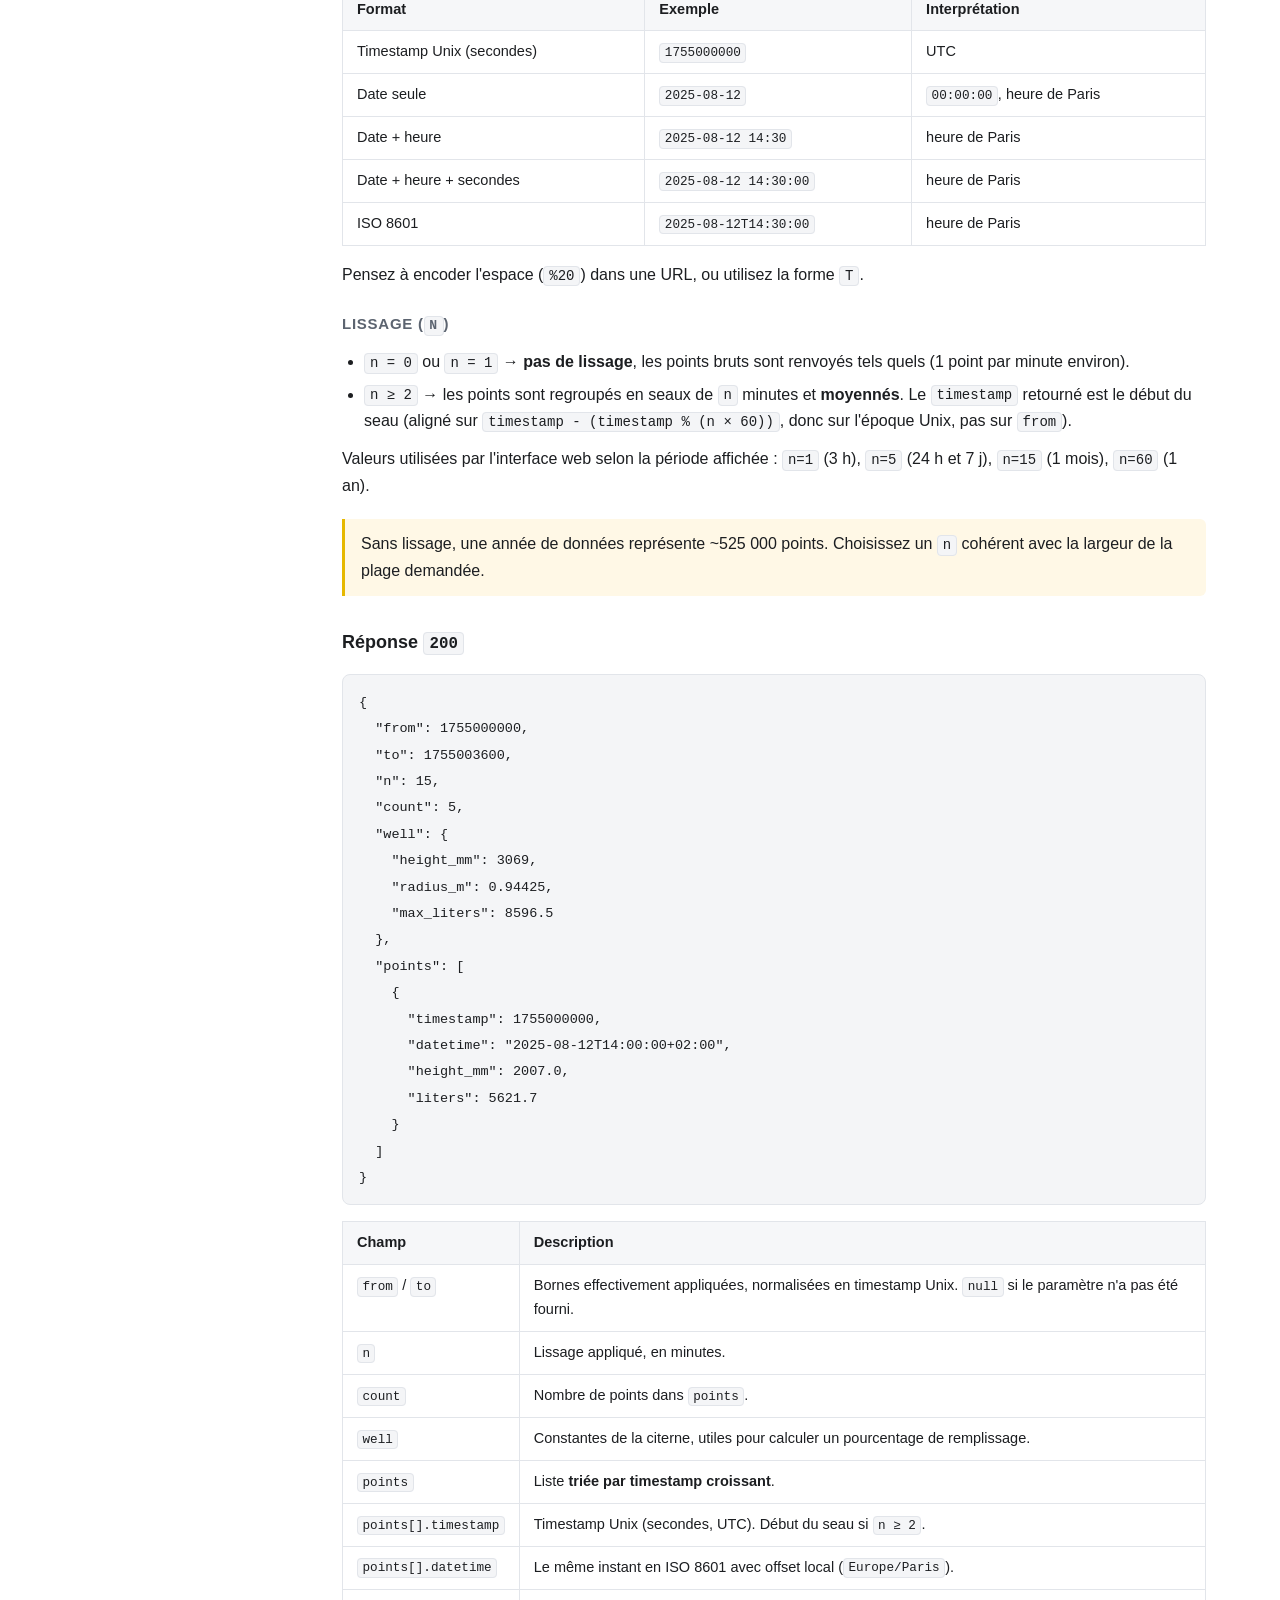
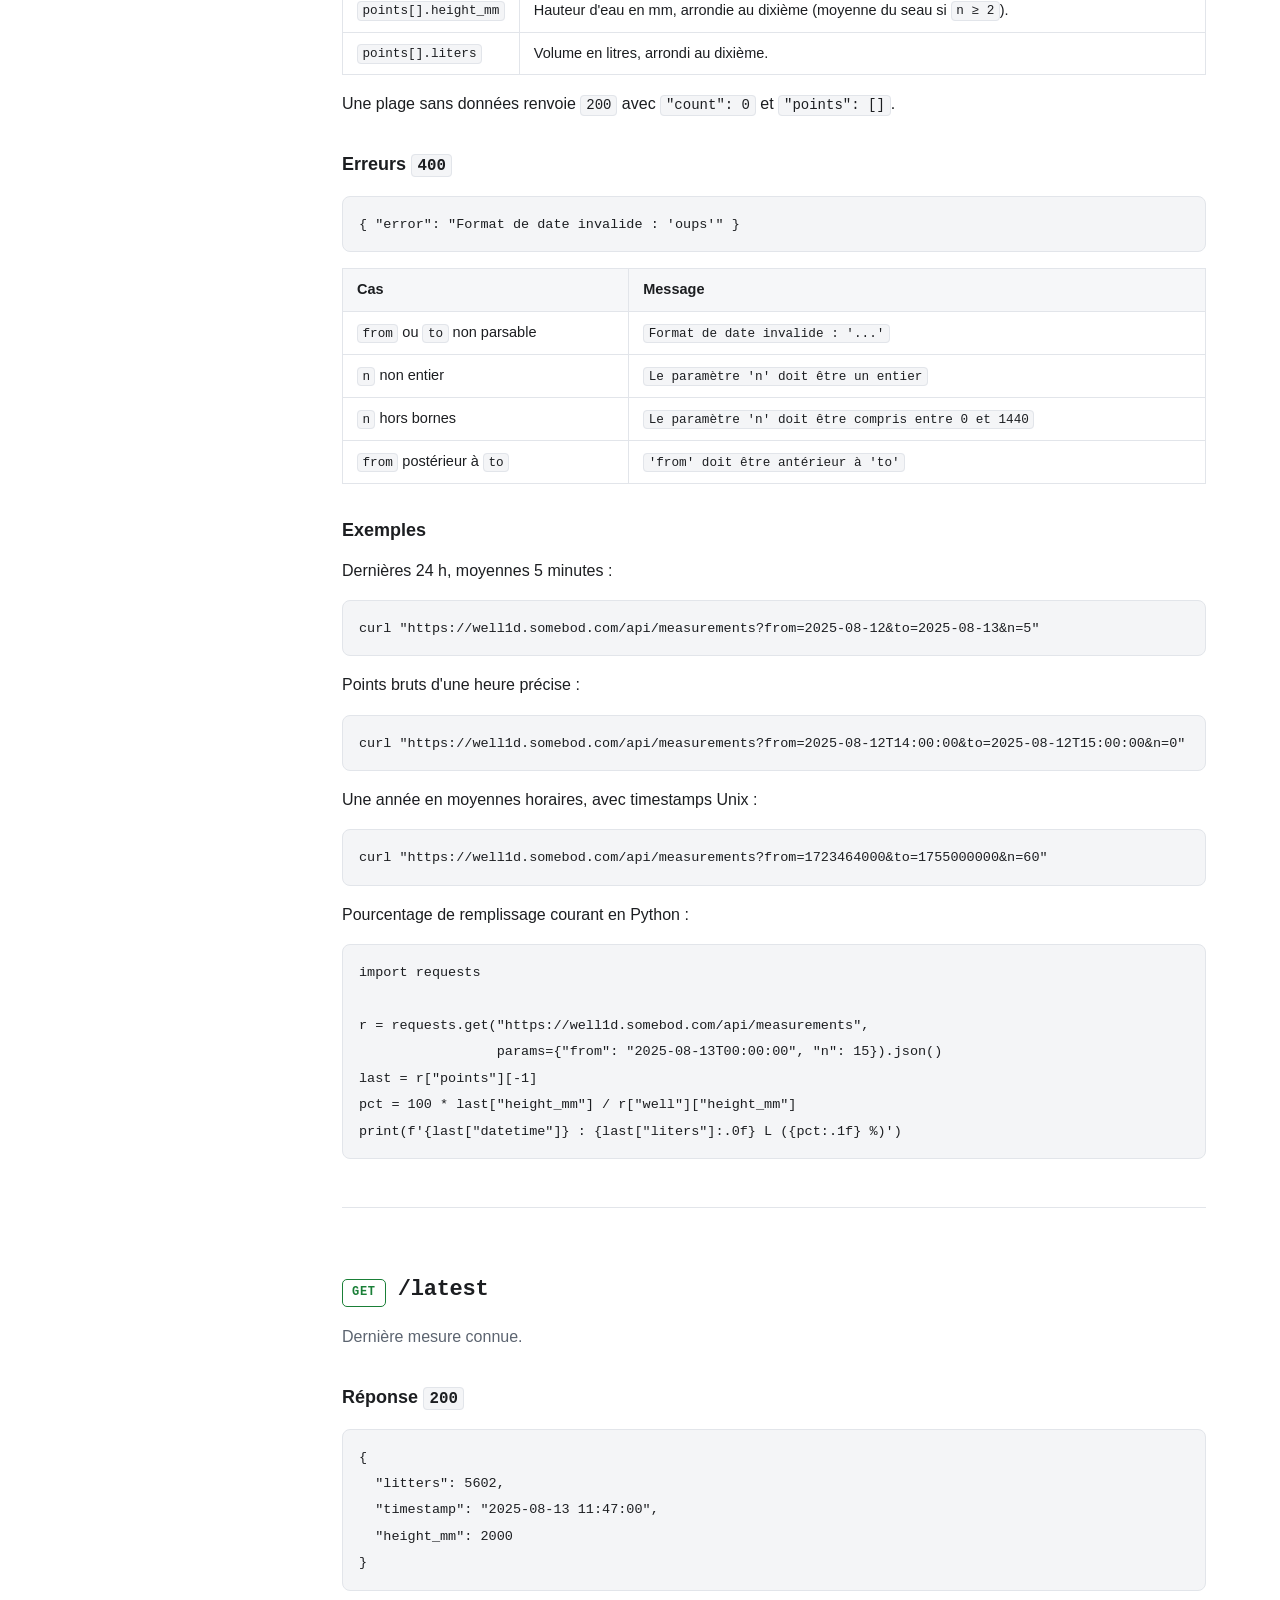
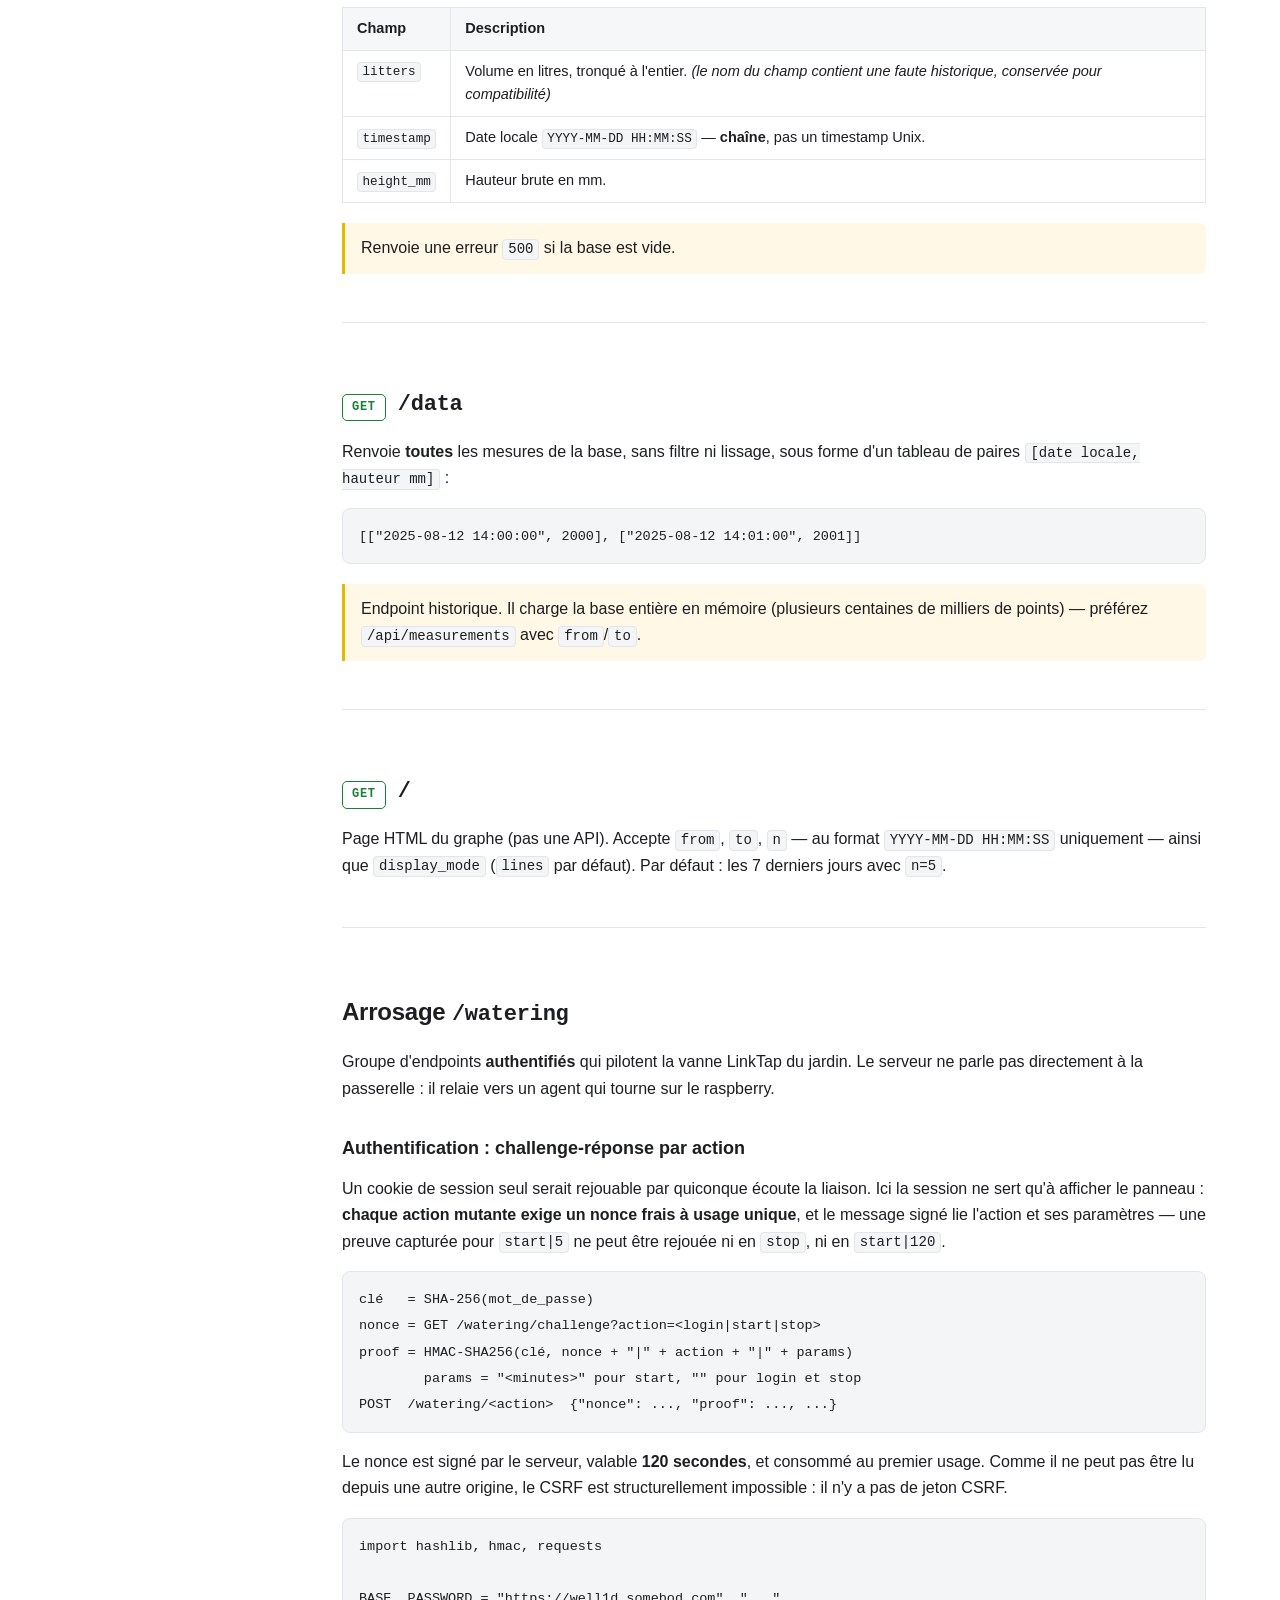
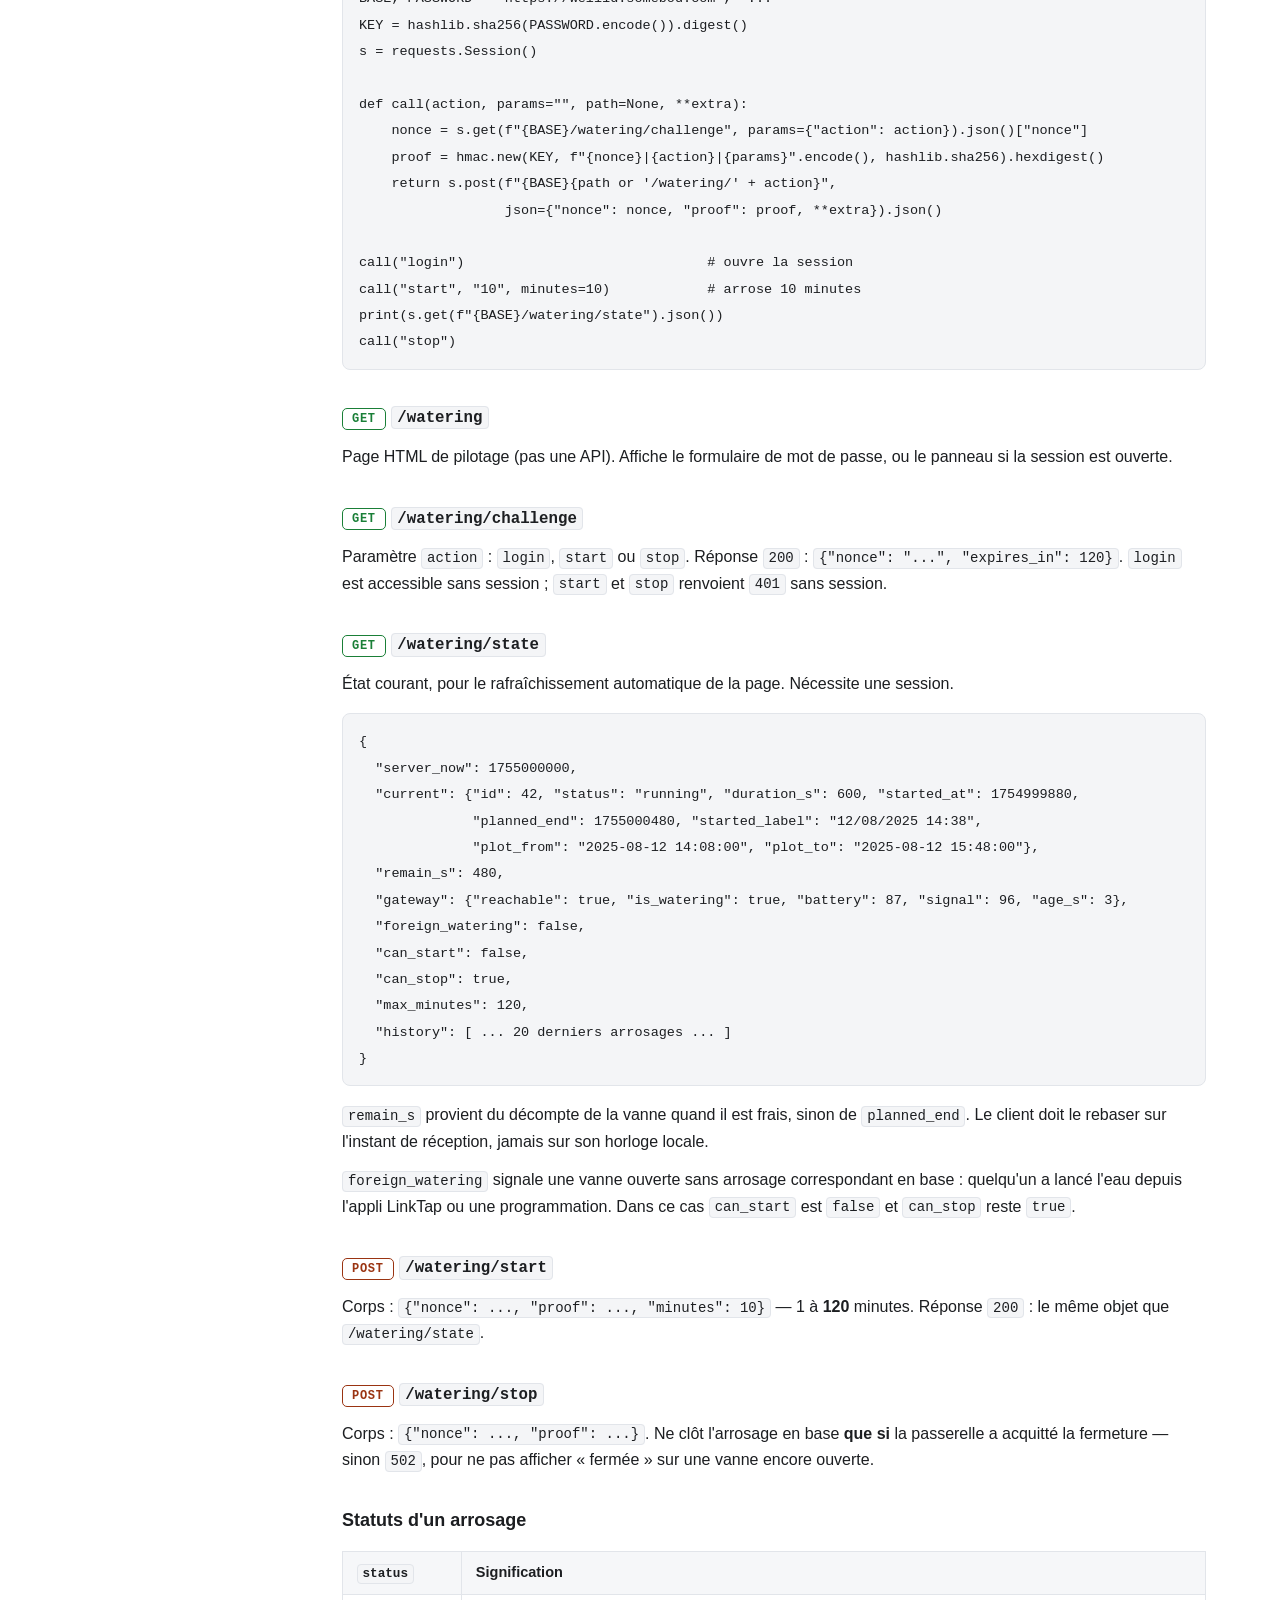
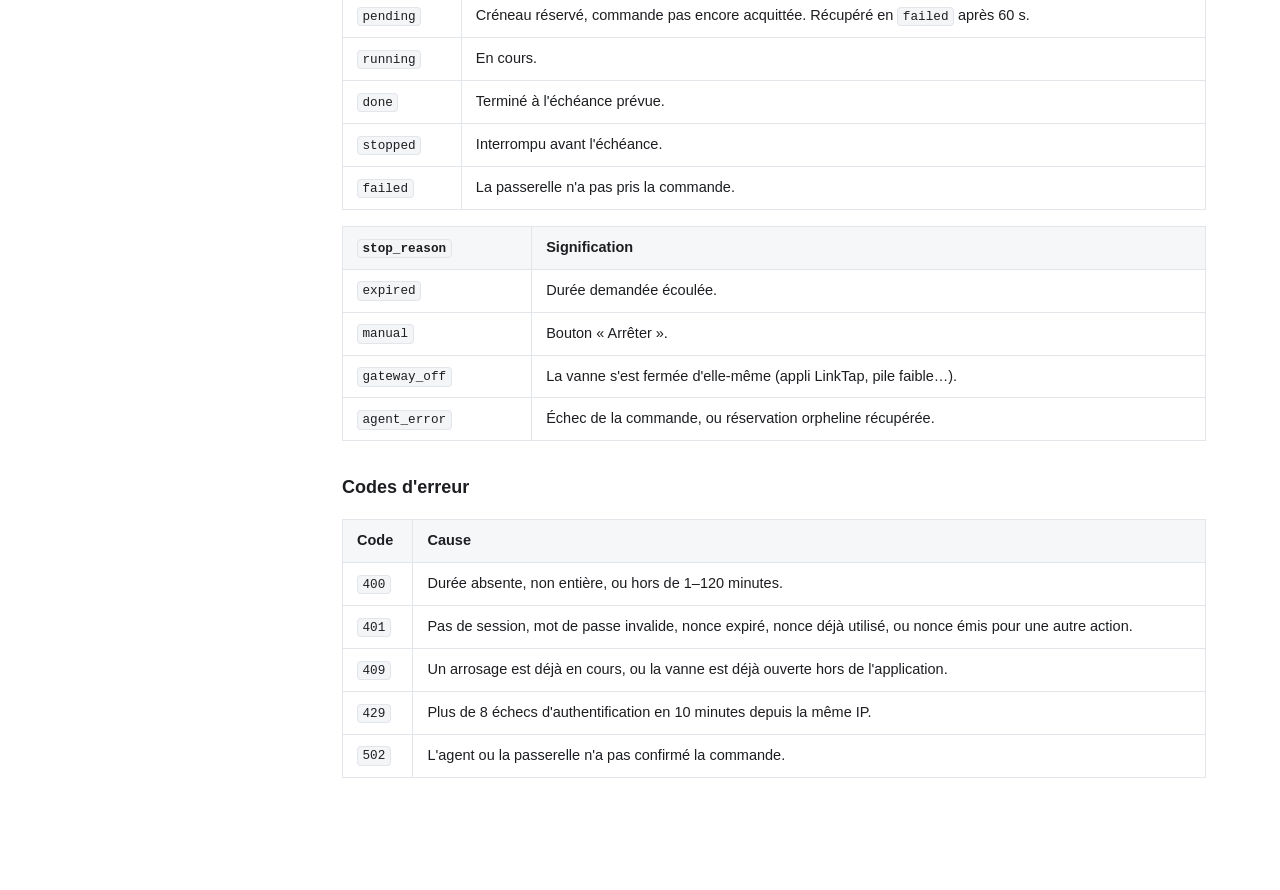
==== commit 6238fc00: "Page /watering : pilotage de l'arrosage depuis le web La passerelle LinkTap est sur le LAN Freebox, " ====
--- a/static/API.html
+++ b/static/API.html
@@ -18,6 +18,7 @@
     --warn-bg: #fff8e6;
     --warn-border: #e6b800;
     --get: #1a7f37;
+    --post: #9a3412;
     --mono: ui-monospace, SFMono-Regular, "SF Mono", Menlo, Consolas, "Liberation Mono", monospace;
   }
   @media (prefers-color-scheme: dark) {
@@ -34,6 +35,7 @@
       --warn-bg: #2a2415;
       --warn-border: #a88700;
       --get: #4ac26b;
+      --post: #fb923c;
     }
   }
 
@@ -173,6 +175,7 @@
     border: 1px solid currentColor;
   }
   .method.get { color: var(--get); }
+  .method.post { color: var(--post); }
   .path { font-family: var(--mono); font-size: 22px; }
 
   .lead { color: var(--fg-muted); margin-top: 4px; }
@@ -208,6 +211,7 @@
     <a href="#latest"><code>GET /latest</code></a>
     <a href="#data"><code>GET /data</code></a>
     <a href="#root"><code>GET /</code></a>
+    <a href="#watering">Arrosage <code>/watering</code></a>
   </nav>
 
   <main>
@@ -219,7 +223,7 @@
     <ul class="meta-list">
       <li><span class="k">Base URL (prod)</span> <span><code>https://well1d.somebod.com</code></span></li>
       <li><span class="k">Base URL (local)</span> <span><code>http://127.0.0.1:5000</code></span></li>
-      <li><span class="k">Authentification</span> <span>aucune. Tous les endpoints sont publics.</span></li>
+      <li><span class="k">Authentification</span> <span>aucune sur les endpoints de mesure, tous publics. Les endpoints d'arrosage <code>/watering/*</code> sont protégés par mot de passe — voir <a href="#watering">Arrosage</a>.</span></li>
       <li><span class="k">Format</span> <span>JSON (<code>Content-Type: application/json</code>), UTF-8.</span></li>
       <li><span class="k">Fuseau horaire</span> <span>toutes les dates lisibles sont exprimées en heure locale <code>Europe/Paris</code>. Les timestamps sont en secondes Unix (UTC).</span></li>
     </ul>
@@ -417,6 +421,114 @@
 
     <p>Page HTML du graphe (pas une API). Accepte <code>from</code>, <code>to</code>, <code>n</code> — au format <code>YYYY-MM-DD HH:MM:SS</code> uniquement — ainsi que <code>display_mode</code> (<code>lines</code> par défaut). Par défaut : les 7 derniers jours avec <code>n=5</code>.</p>
 
+    <hr>
+
+    <h2 id="watering">Arrosage <span class="path">/watering</span></h2>
+
+    <p>Groupe d'endpoints <strong>authentifiés</strong> qui pilotent la vanne LinkTap du jardin. Le serveur ne parle pas directement à la passerelle : il relaie vers un agent qui tourne sur le raspberry.</p>
+
+    <h3>Authentification : challenge-réponse par action</h3>
+
+    <p>Un cookie de session seul serait rejouable par quiconque écoute la liaison. Ici la session ne sert qu'à afficher le panneau : <strong>chaque action mutante exige un nonce frais à usage unique</strong>, et le message signé lie l'action et ses paramètres — une preuve capturée pour <code>start|5</code> ne peut être rejouée ni en <code>stop</code>, ni en <code>start|120</code>.</p>
+
+<pre><code>clé   = SHA-256(mot_de_passe)
+nonce = GET /watering/challenge?action=&lt;login|start|stop&gt;
+proof = HMAC-SHA256(clé, nonce + "|" + action + "|" + params)
+        params = "&lt;minutes&gt;" pour start, "" pour login et stop
+POST  /watering/&lt;action&gt;  {"nonce": ..., "proof": ..., ...}</code></pre>
+
+    <p>Le nonce est signé par le serveur, valable <strong>120 secondes</strong>, et consommé au premier usage. Comme il ne peut pas être lu depuis une autre origine, le CSRF est structurellement impossible : il n'y a pas de jeton CSRF.</p>
+
+<pre><code>import hashlib, hmac, requests
+
+BASE, PASSWORD = "https://well1d.somebod.com", "..."
+KEY = hashlib.sha256(PASSWORD.encode()).digest()
+s = requests.Session()
+
+def call(action, params="", path=None, **extra):
+    nonce = s.get(f"{BASE}/watering/challenge", params={"action": action}).json()["nonce"]
+    proof = hmac.new(KEY, f"{nonce}|{action}|{params}".encode(), hashlib.sha256).hexdigest()
+    return s.post(f"{BASE}{path or '/watering/' + action}",
+                  json={"nonce": nonce, "proof": proof, **extra}).json()
+
+call("login")                              # ouvre la session
+call("start", "10", minutes=10)            # arrose 10 minutes
+print(s.get(f"{BASE}/watering/state").json())
+call("stop")</code></pre>
+
+    <h3><span class="method get">GET</span> <code>/watering</code></h3>
+    <p>Page HTML de pilotage (pas une API). Affiche le formulaire de mot de passe, ou le panneau si la session est ouverte.</p>
+
+    <h3><span class="method get">GET</span> <code>/watering/challenge</code></h3>
+    <p>Paramètre <code>action</code> : <code>login</code>, <code>start</code> ou <code>stop</code>. Réponse <code>200</code> : <code>{"nonce": "...", "expires_in": 120}</code>. <code>login</code> est accessible sans session ; <code>start</code> et <code>stop</code> renvoient <code>401</code> sans session.</p>
+
+    <h3><span class="method get">GET</span> <code>/watering/state</code></h3>
+    <p>État courant, pour le rafraîchissement automatique de la page. Nécessite une session.</p>
+
+<pre><code>{
+  "server_now": 1755000000,
+  "current": {"id": 42, "status": "running", "duration_s": 600, "started_at": 1754999880,
+              "planned_end": 1755000480, "started_label": "12/08/2025 14:38",
+              "plot_from": "2025-08-12 14:08:00", "plot_to": "2025-08-12 15:48:00"},
+  "remain_s": 480,
+  "gateway": {"reachable": true, "is_watering": true, "battery": 87, "signal": 96, "age_s": 3},
+  "foreign_watering": false,
+  "can_start": false,
+  "can_stop": true,
+  "max_minutes": 120,
+  "history": [ ... 20 derniers arrosages ... ]
+}</code></pre>
+
+    <p><code>remain_s</code> provient du décompte de la vanne quand il est frais, sinon de <code>planned_end</code>. Le client doit le rebaser sur l'instant de réception, jamais sur son horloge locale.</p>
+
+    <p><code>foreign_watering</code> signale une vanne ouverte sans arrosage correspondant en base : quelqu'un a lancé l'eau depuis l'appli LinkTap ou une programmation. Dans ce cas <code>can_start</code> est <code>false</code> et <code>can_stop</code> reste <code>true</code>.</p>
+
+    <h3><span class="method post">POST</span> <code>/watering/start</code></h3>
+    <p>Corps : <code>{"nonce": ..., "proof": ..., "minutes": 10}</code> — 1 à <strong>120</strong> minutes. Réponse <code>200</code> : le même objet que <code>/watering/state</code>.</p>
+
+    <h3><span class="method post">POST</span> <code>/watering/stop</code></h3>
+    <p>Corps : <code>{"nonce": ..., "proof": ...}</code>. Ne clôt l'arrosage en base <strong>que si</strong> la passerelle a acquitté la fermeture — sinon <code>502</code>, pour ne pas afficher « fermée » sur une vanne encore ouverte.</p>
+
+    <h3>Statuts d'un arrosage</h3>
+    <div class="table-wrap">
+      <table>
+        <thead><tr><th><code>status</code></th><th>Signification</th></tr></thead>
+        <tbody>
+          <tr><td><code>pending</code></td><td>Créneau réservé, commande pas encore acquittée. Récupéré en <code>failed</code> après 60 s.</td></tr>
+          <tr><td><code>running</code></td><td>En cours.</td></tr>
+          <tr><td><code>done</code></td><td>Terminé à l'échéance prévue.</td></tr>
+          <tr><td><code>stopped</code></td><td>Interrompu avant l'échéance.</td></tr>
+          <tr><td><code>failed</code></td><td>La passerelle n'a pas pris la commande.</td></tr>
+        </tbody>
+      </table>
+    </div>
+
+    <div class="table-wrap">
+      <table>
+        <thead><tr><th><code>stop_reason</code></th><th>Signification</th></tr></thead>
+        <tbody>
+          <tr><td><code>expired</code></td><td>Durée demandée écoulée.</td></tr>
+          <tr><td><code>manual</code></td><td>Bouton « Arrêter ».</td></tr>
+          <tr><td><code>gateway_off</code></td><td>La vanne s'est fermée d'elle-même (appli LinkTap, pile faible…).</td></tr>
+          <tr><td><code>agent_error</code></td><td>Échec de la commande, ou réservation orpheline récupérée.</td></tr>
+        </tbody>
+      </table>
+    </div>
+
+    <h3>Codes d'erreur</h3>
+    <div class="table-wrap">
+      <table>
+        <thead><tr><th>Code</th><th>Cause</th></tr></thead>
+        <tbody>
+          <tr><td><code>400</code></td><td>Durée absente, non entière, ou hors de 1–120 minutes.</td></tr>
+          <tr><td><code>401</code></td><td>Pas de session, mot de passe invalide, nonce expiré, nonce déjà utilisé, ou nonce émis pour une autre action.</td></tr>
+          <tr><td><code>409</code></td><td>Un arrosage est déjà en cours, ou la vanne est déjà ouverte hors de l'application.</td></tr>
+          <tr><td><code>429</code></td><td>Plus de 8 échecs d'authentification en 10 minutes depuis la même IP.</td></tr>
+          <tr><td><code>502</code></td><td>L'agent ou la passerelle n'a pas confirmé la commande.</td></tr>
+        </tbody>
+      </table>
+    </div>
+
   </main>
 </div>
 </body>
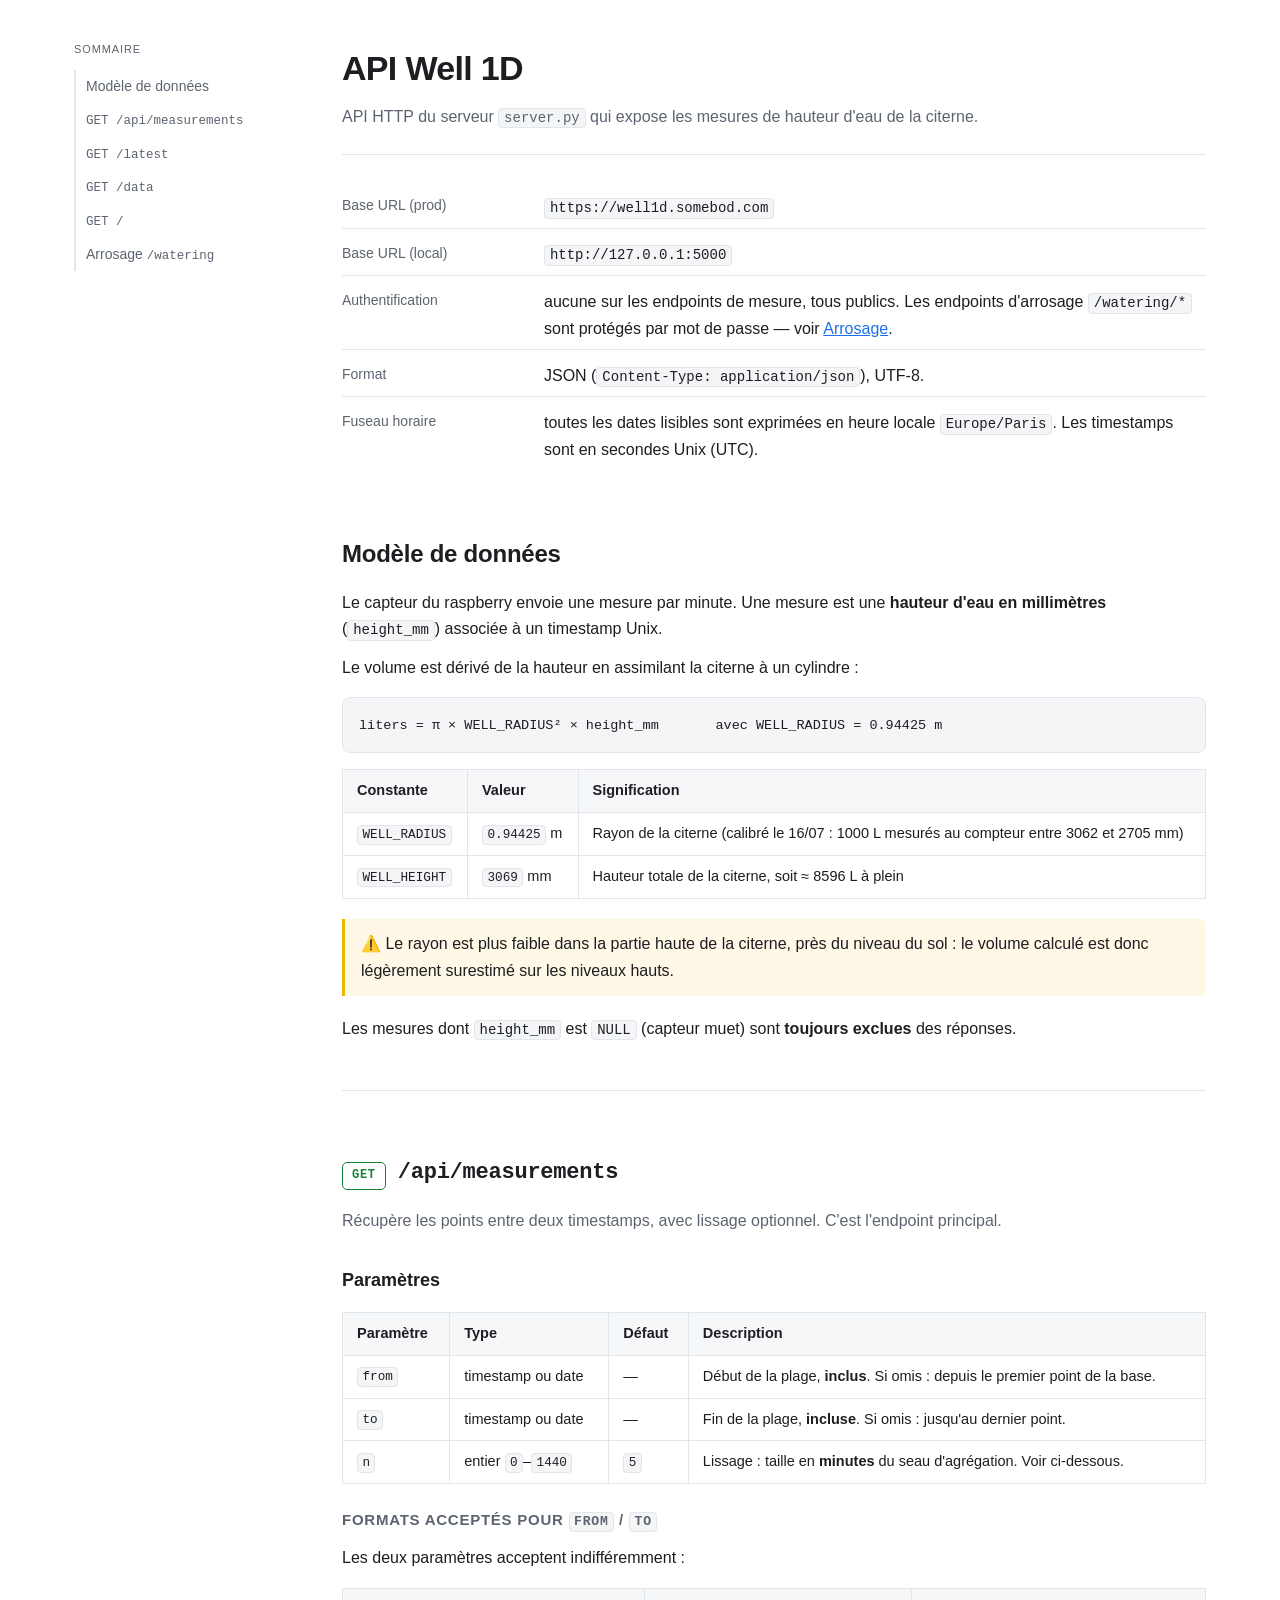
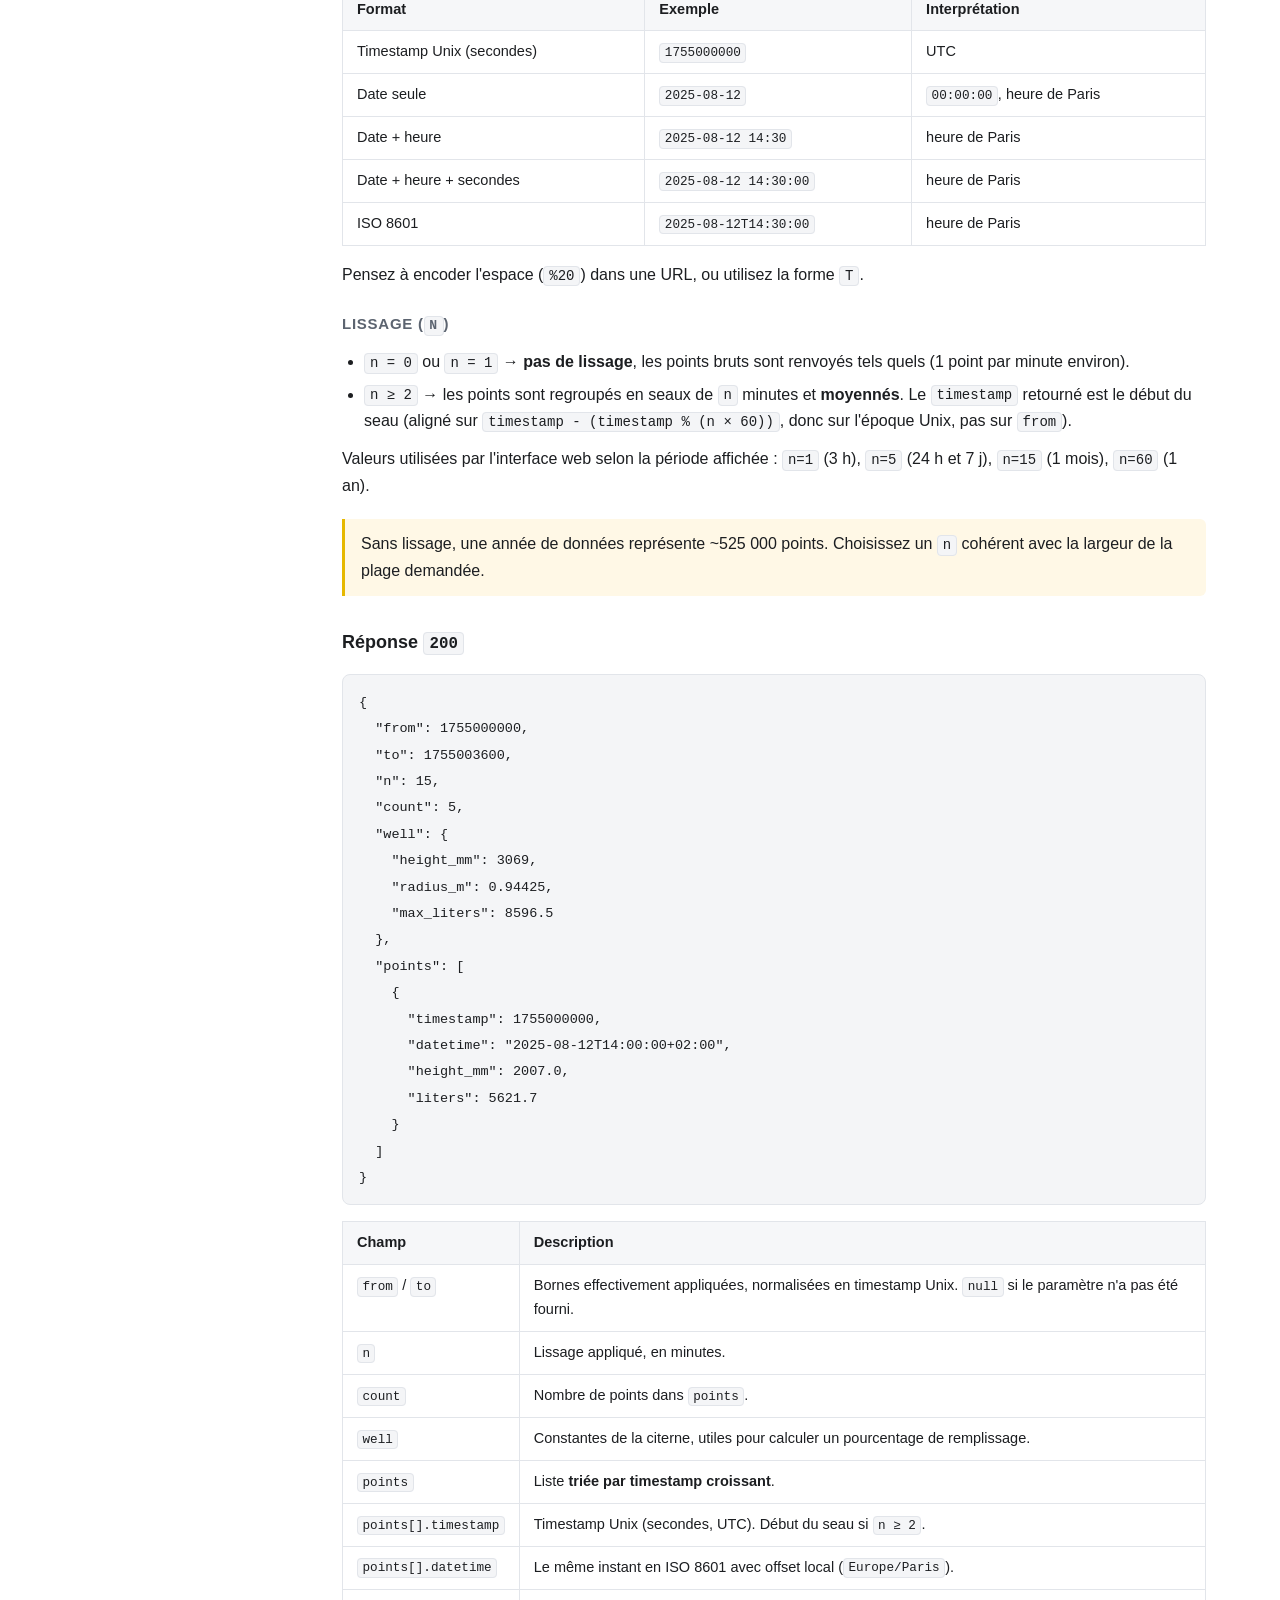
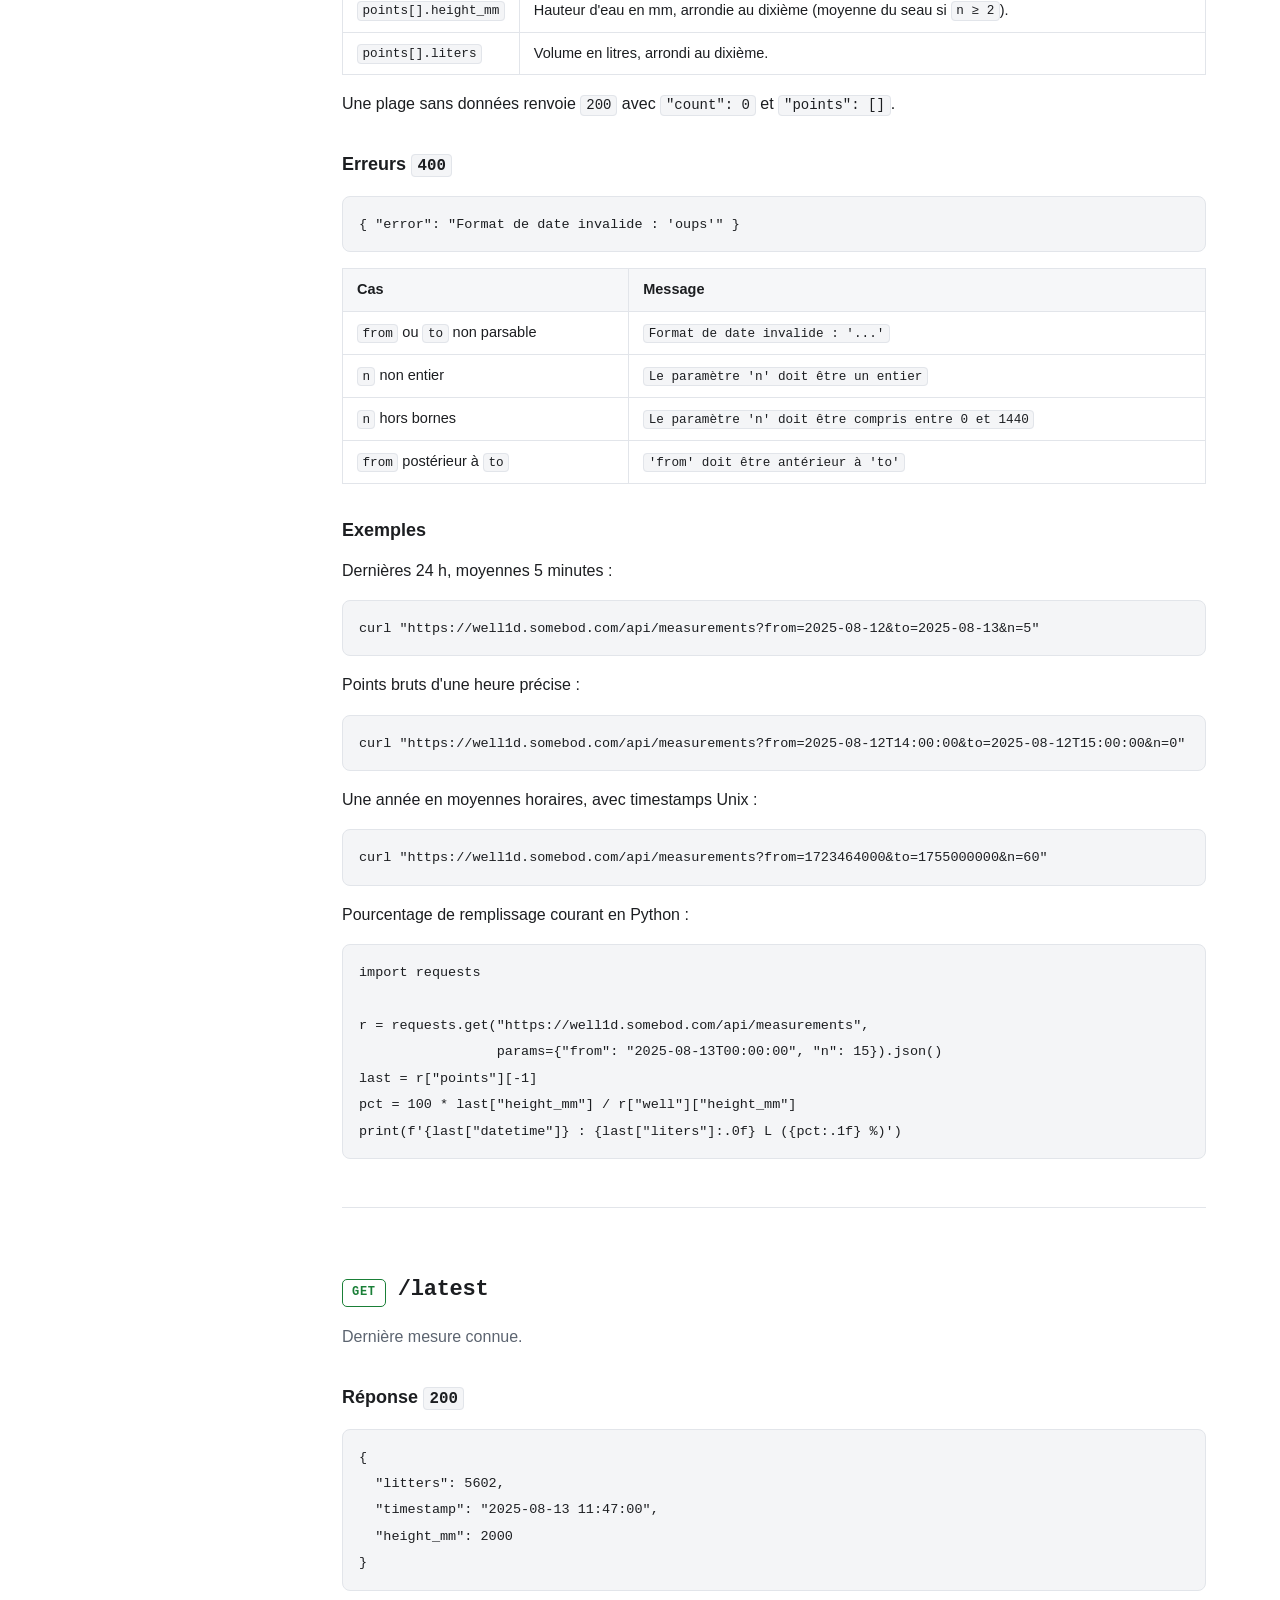
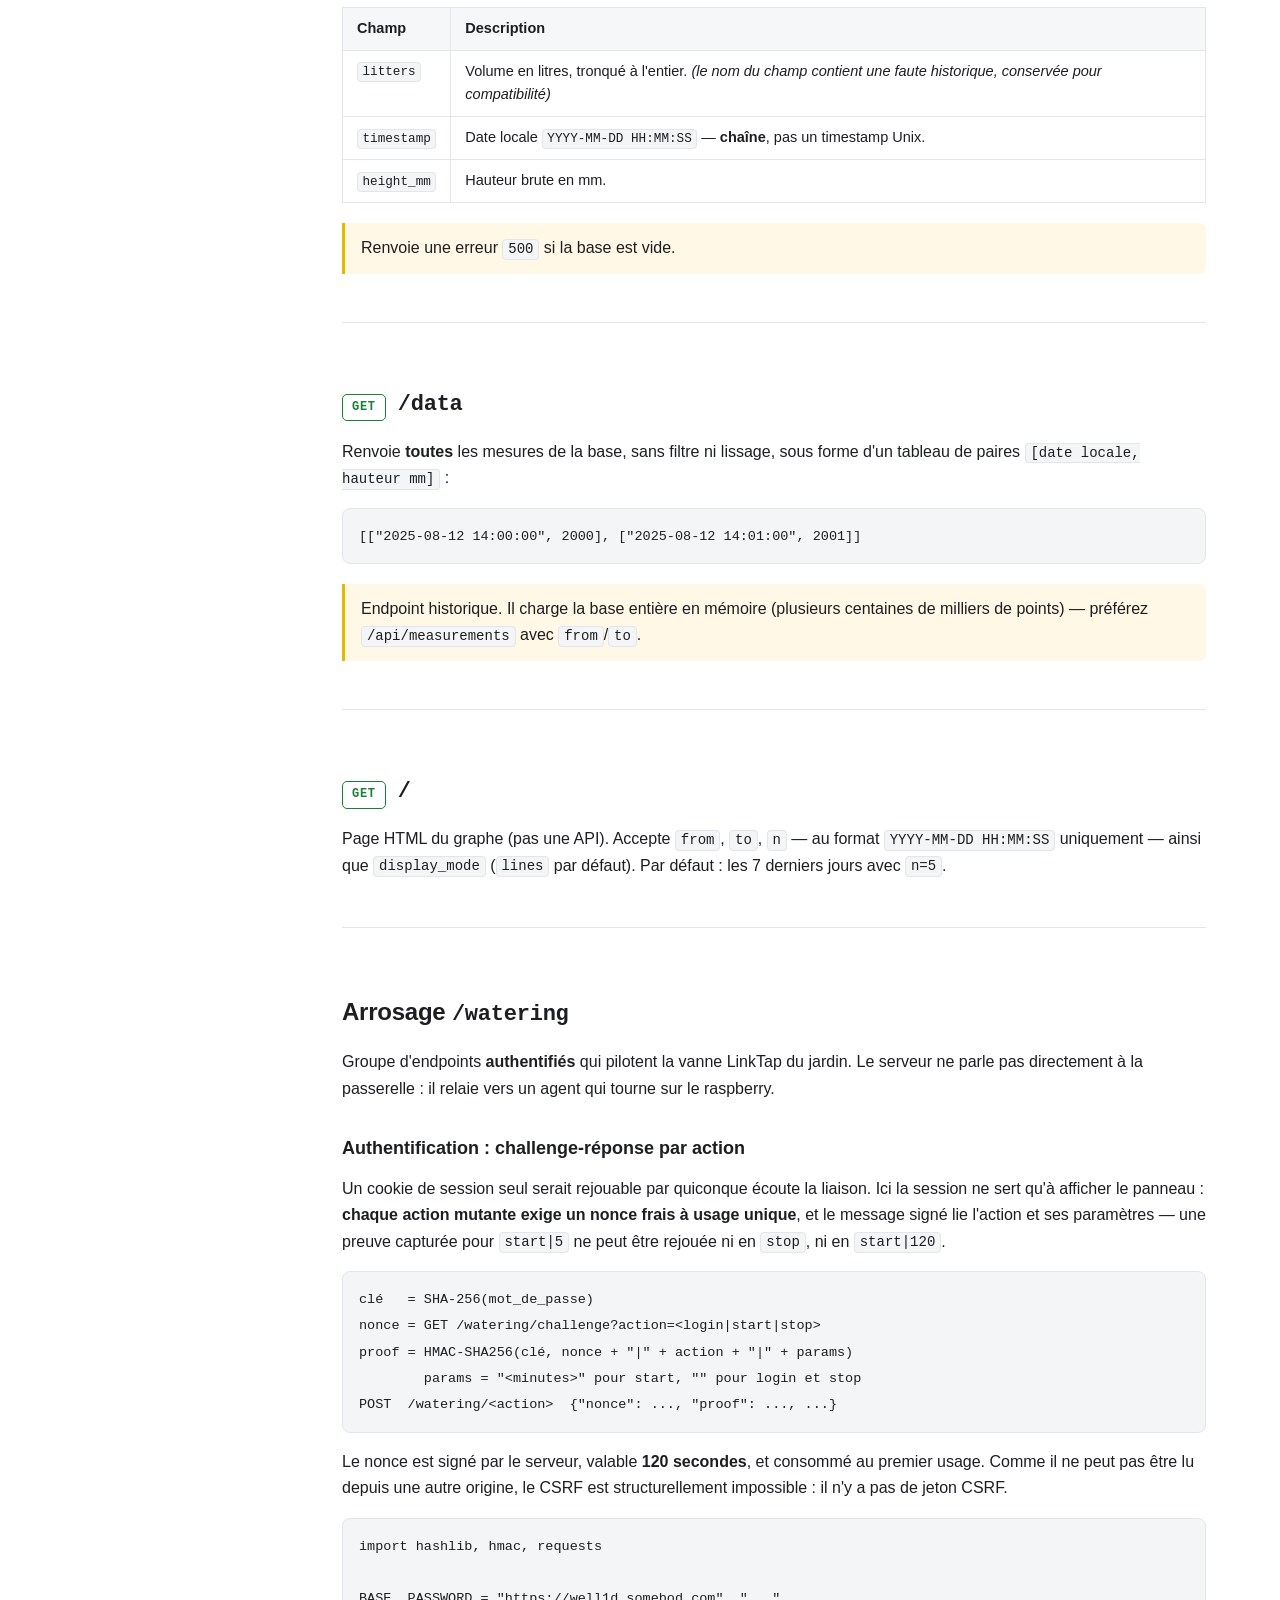
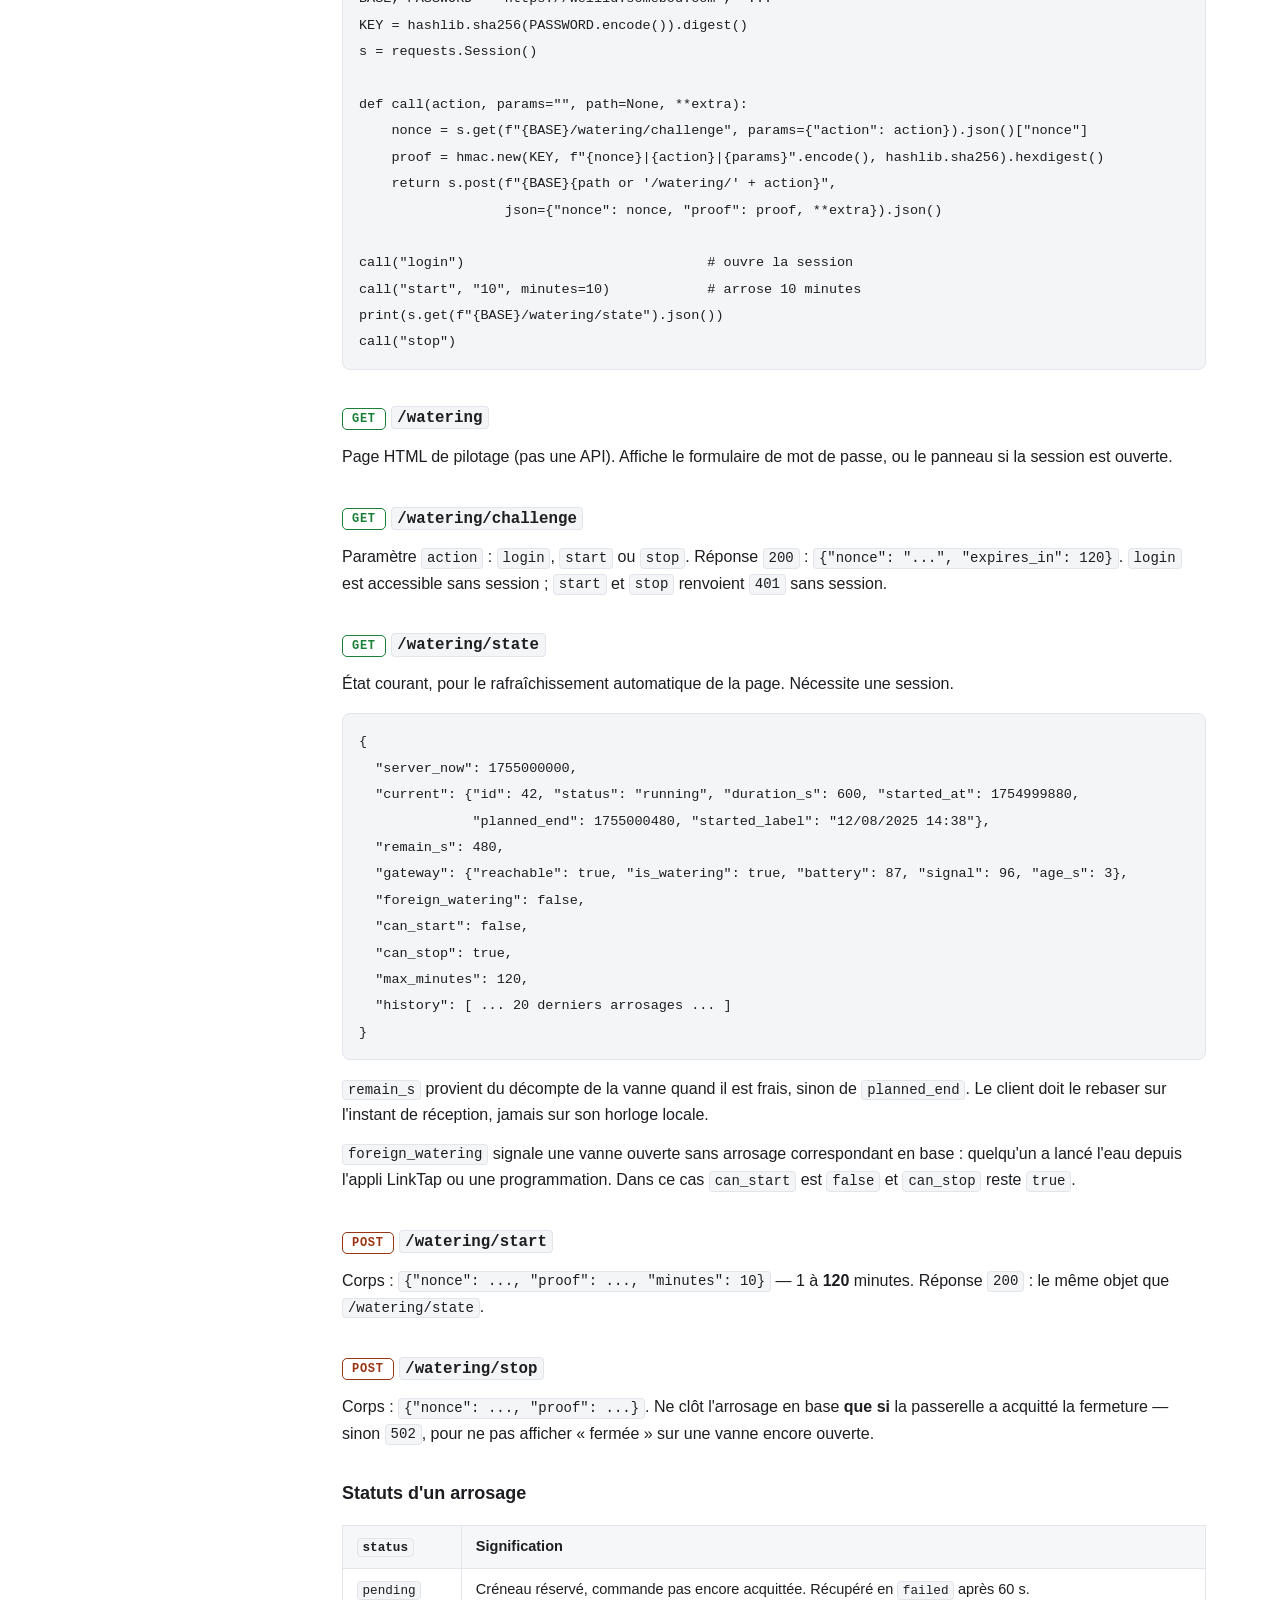
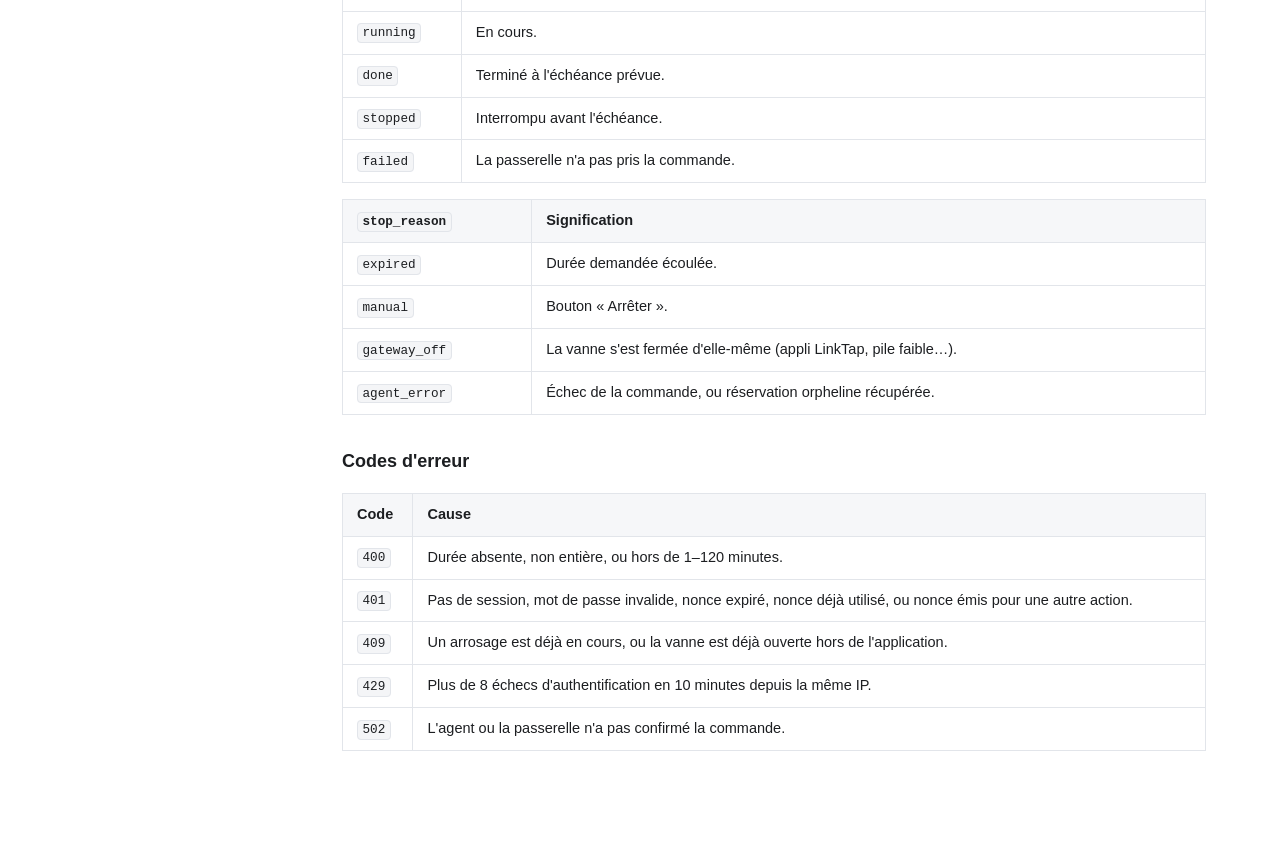
==== commit 5f86d778: "Supprime water.py et la colonne « niveau » de l'historique water.py n'était qu'un if __name__ == "__" ====
--- a/static/API.html
+++ b/static/API.html
@@ -468,8 +468,7 @@
 <pre><code>{
   "server_now": 1755000000,
   "current": {"id": 42, "status": "running", "duration_s": 600, "started_at": 1754999880,
-              "planned_end": 1755000480, "started_label": "12/08/2025 14:38",
-              "plot_from": "2025-08-12 14:08:00", "plot_to": "2025-08-12 15:48:00"},
+              "planned_end": 1755000480, "started_label": "12/08/2025 14:38"},
   "remain_s": 480,
   "gateway": {"reachable": true, "is_watering": true, "battery": 87, "signal": 96, "age_s": 3},
   "foreign_watering": false,
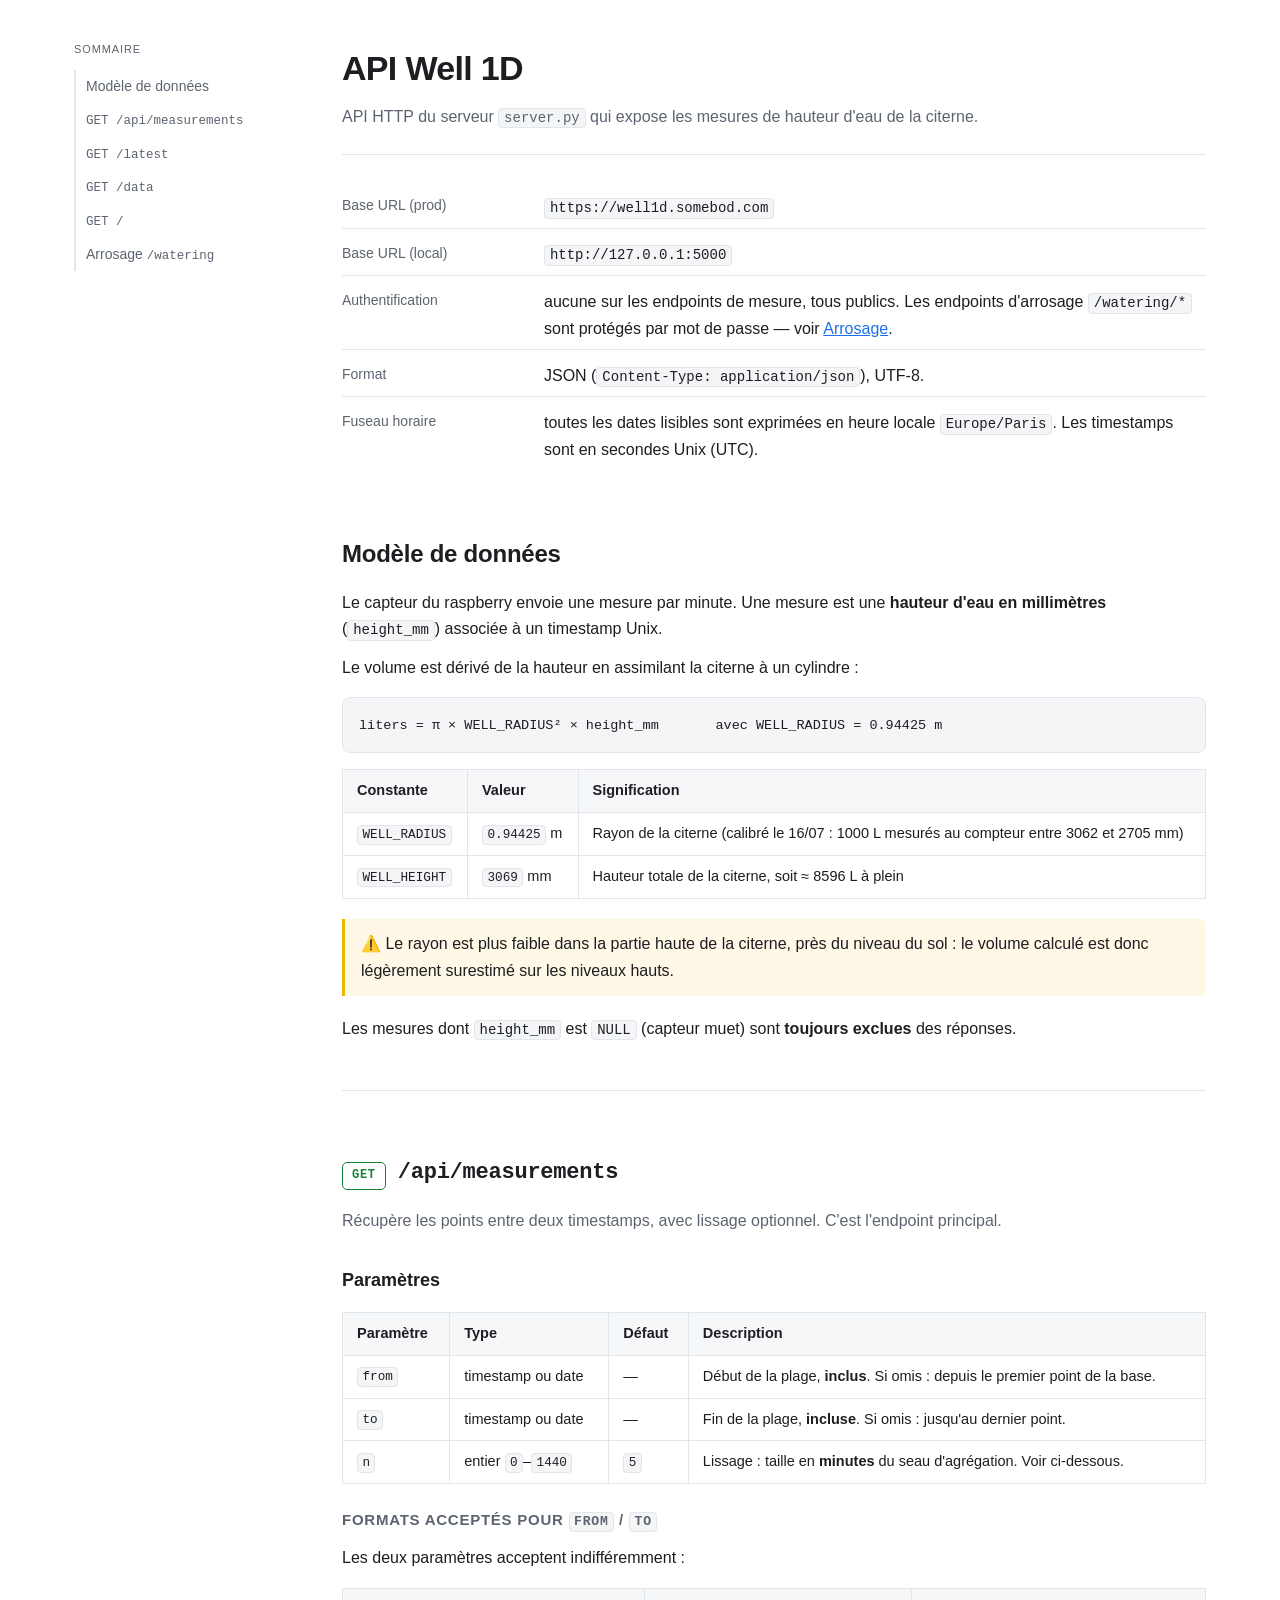
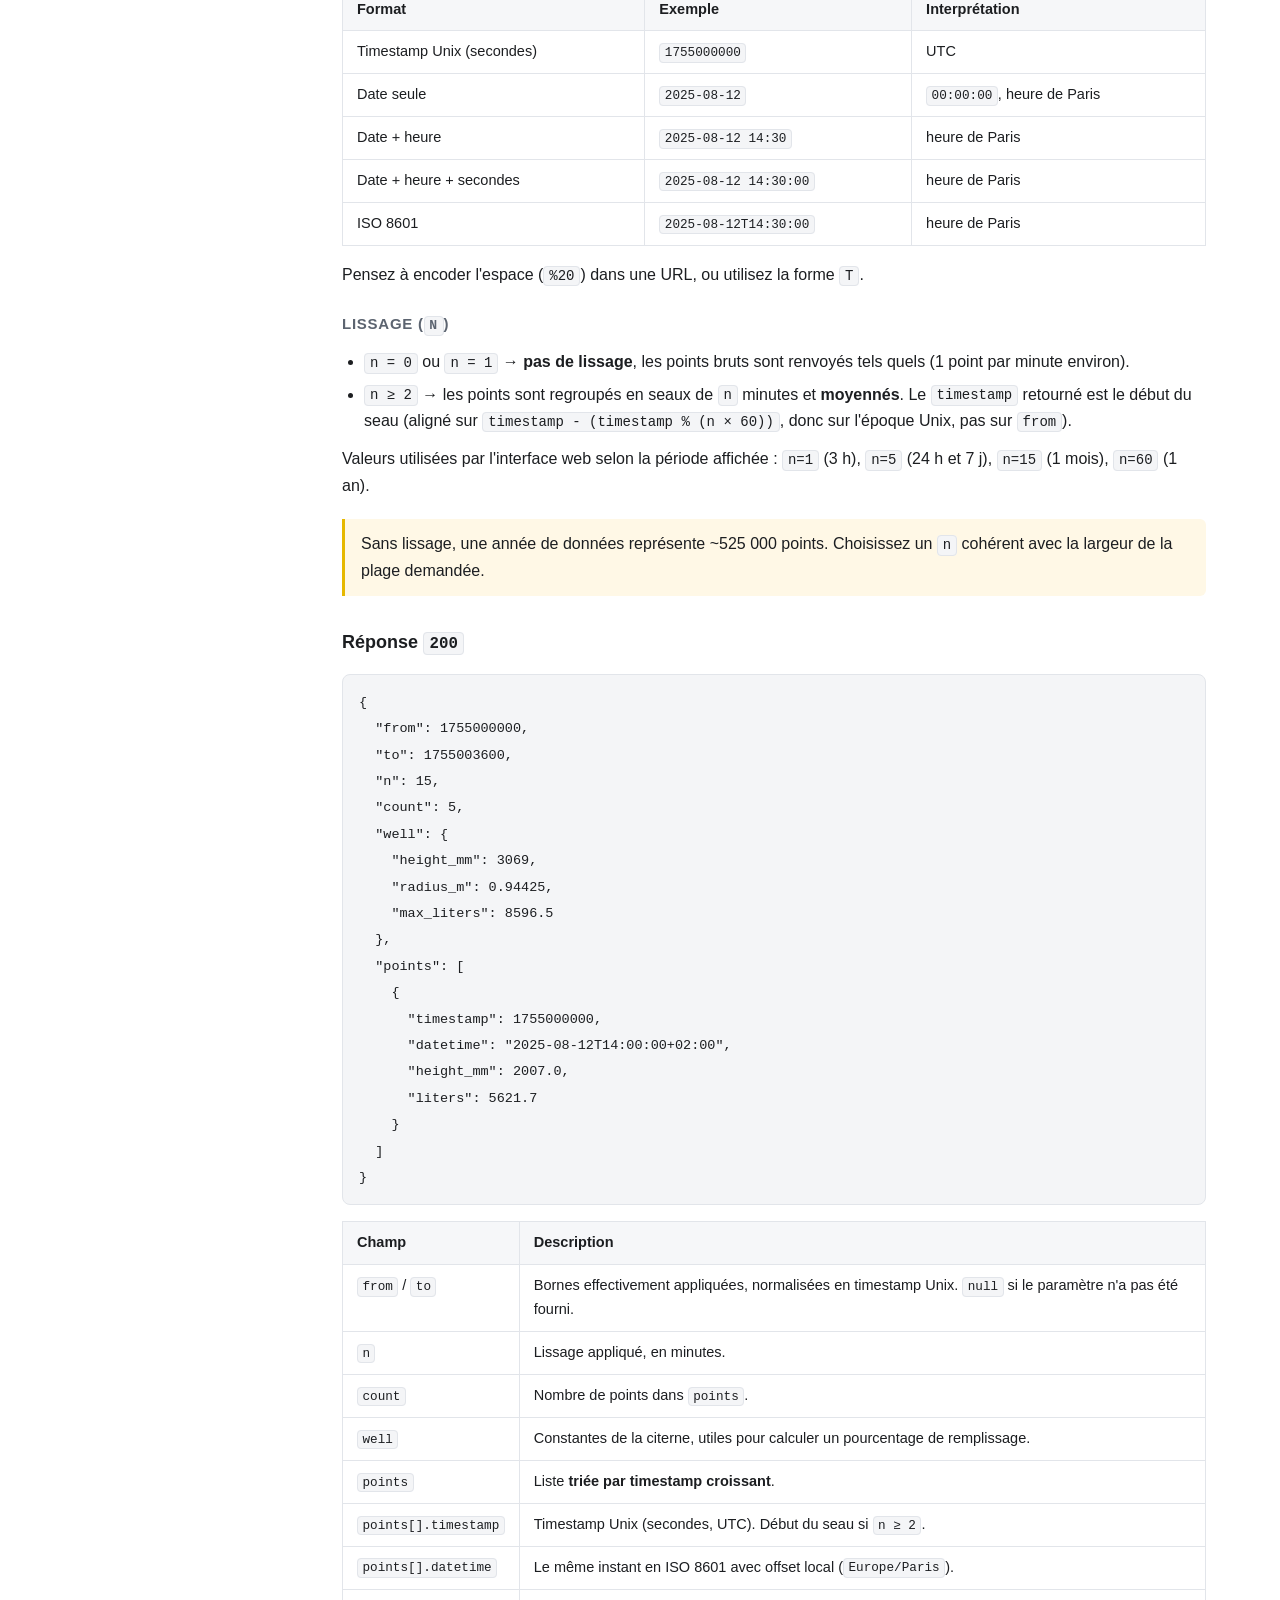
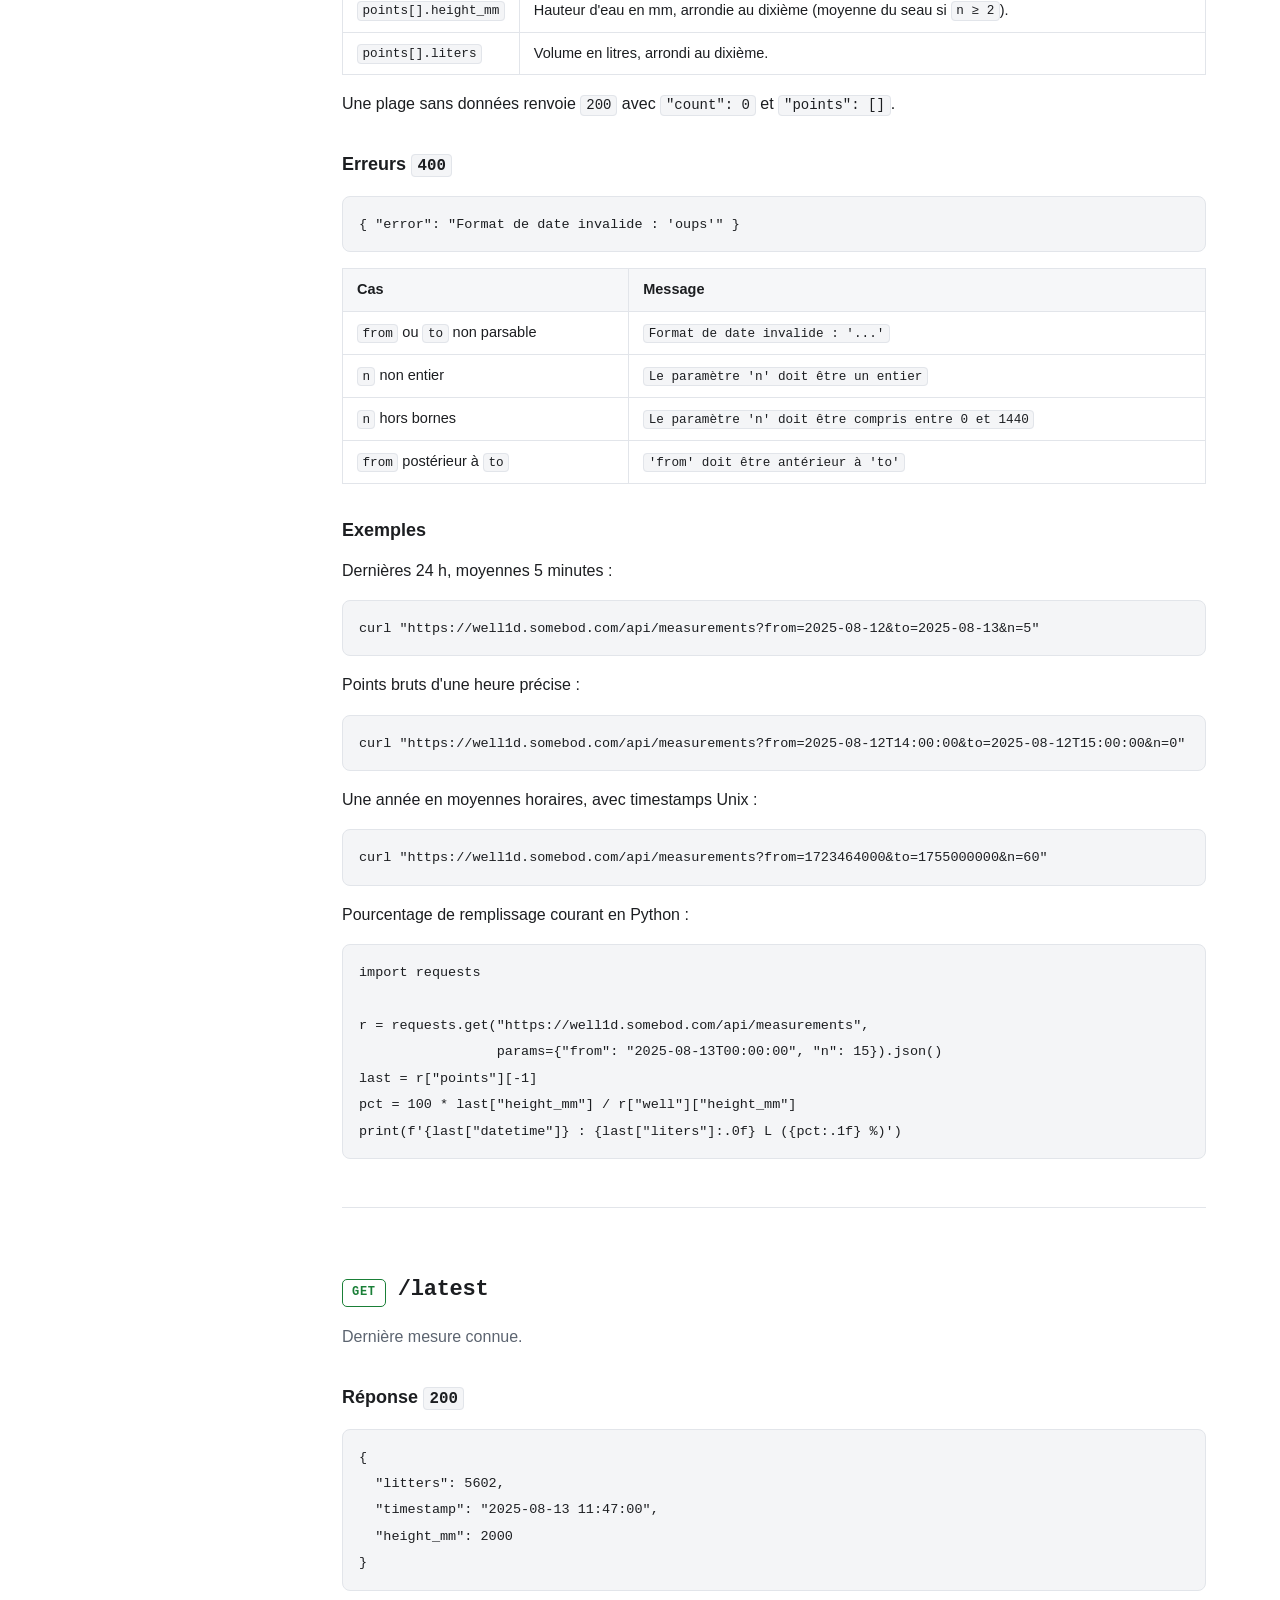
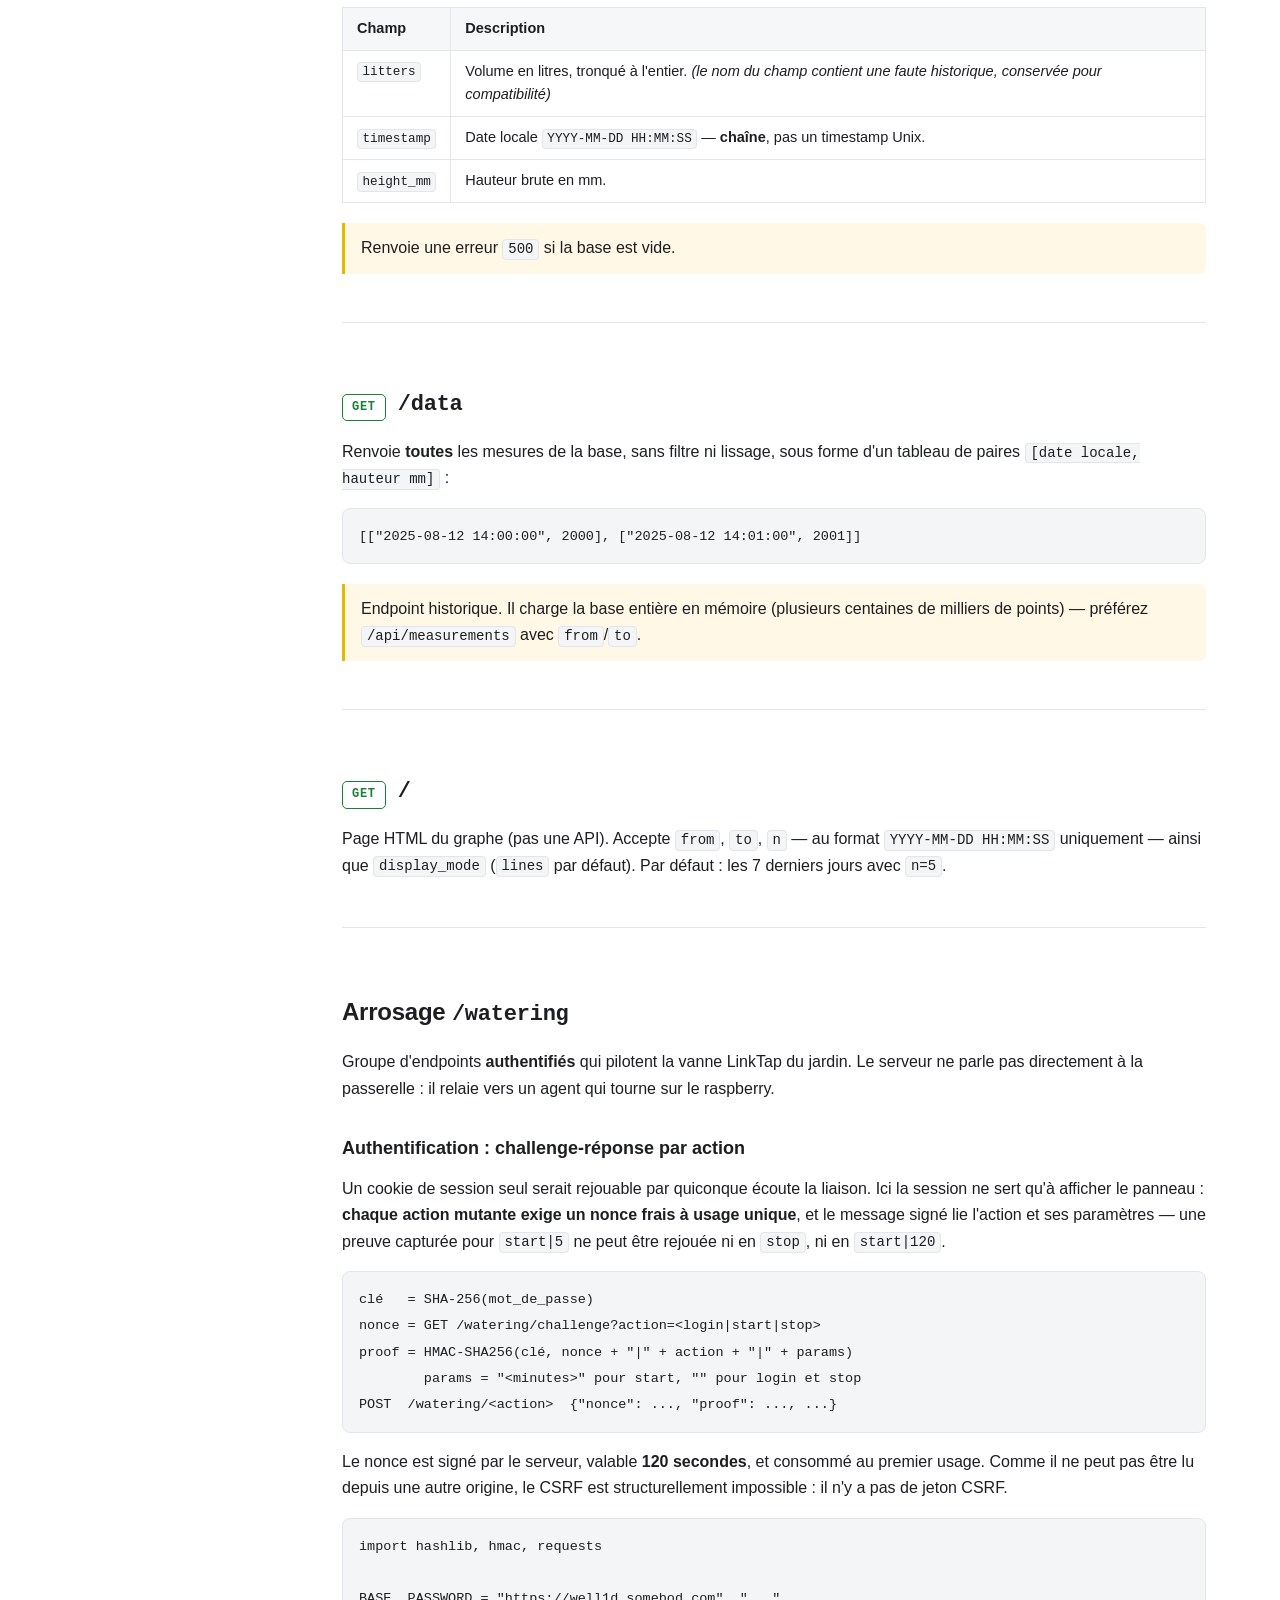
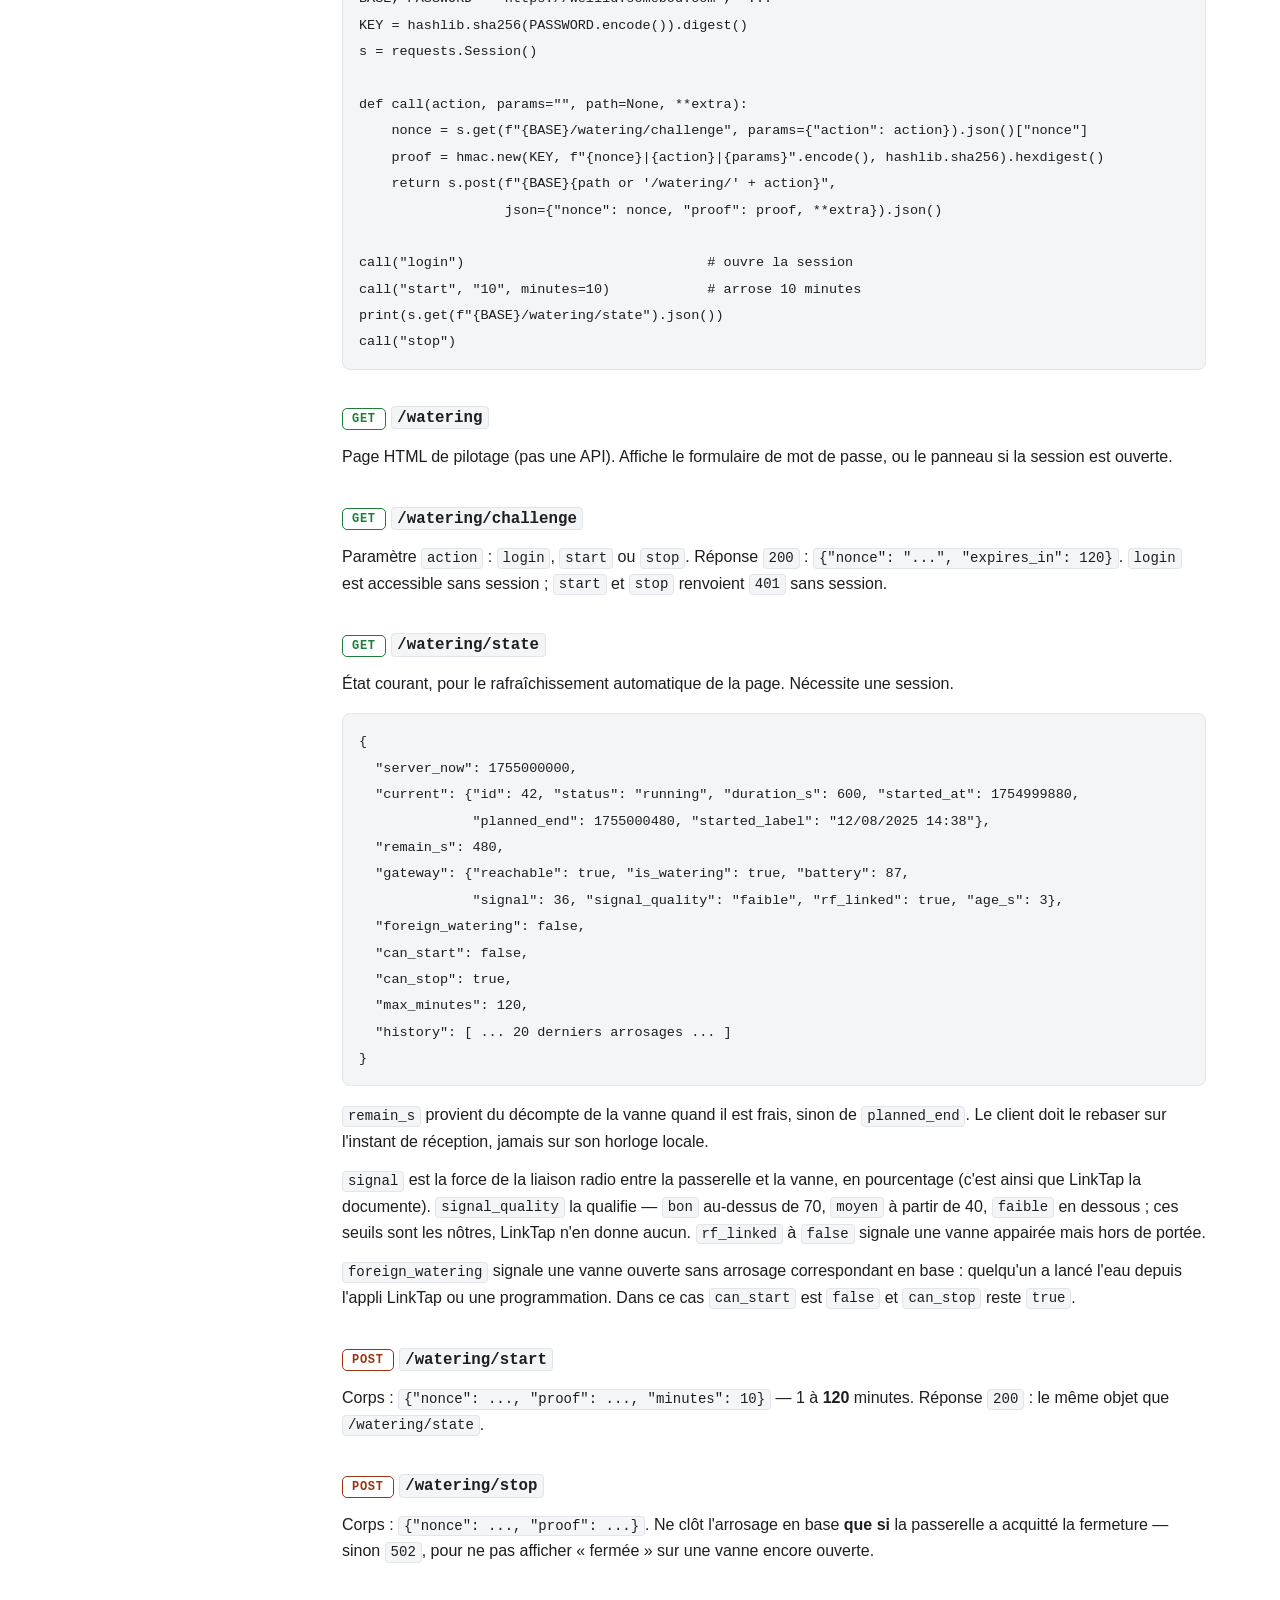
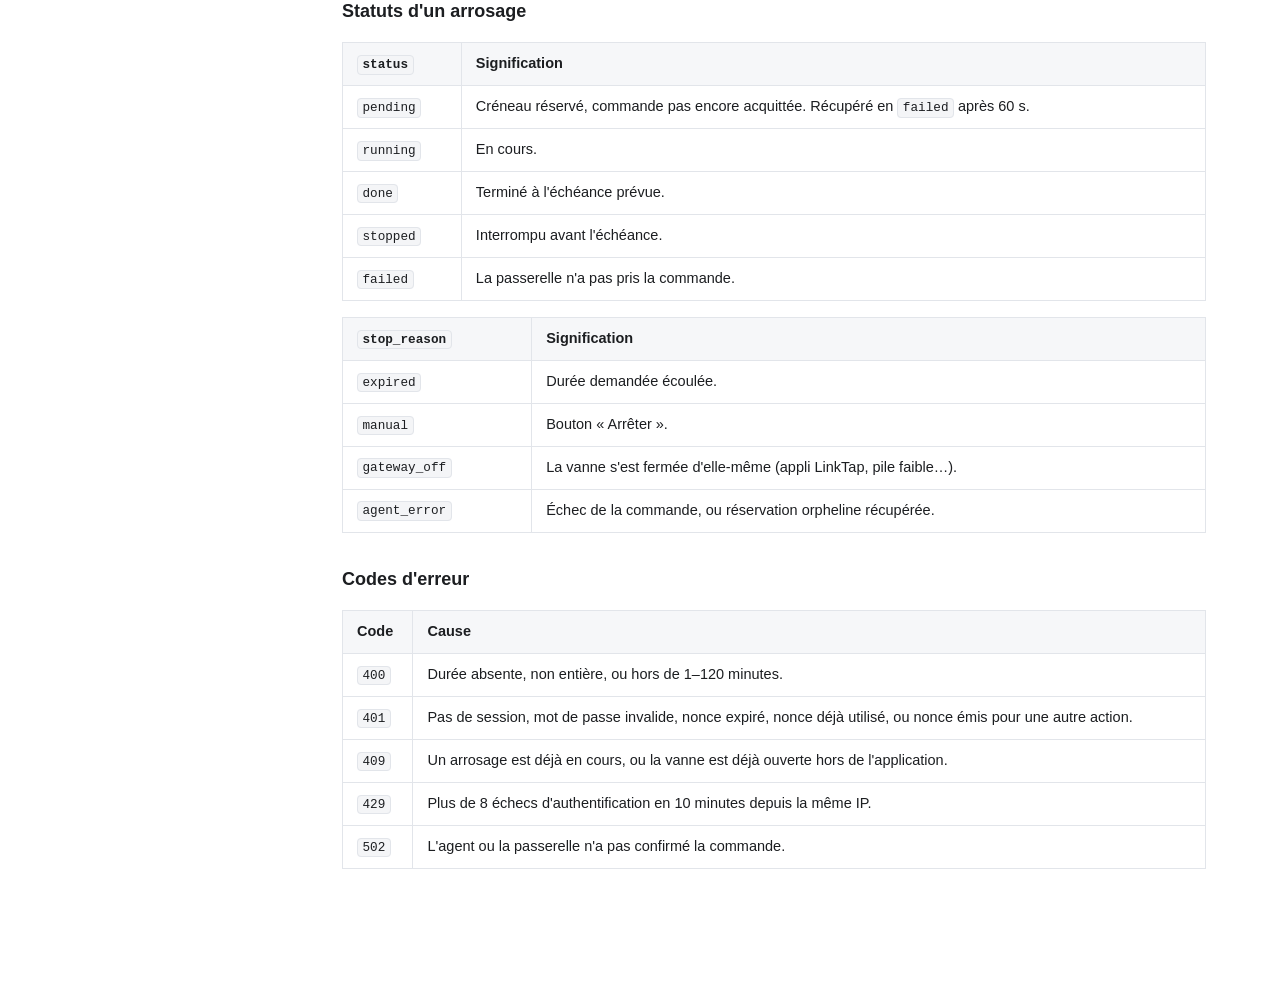
==== commit c830fa55: "Affiche la qualité de la liaison radio vanne ↔ passerelle Le signal était déjà collecté à chaque son" ====
--- a/static/API.html
+++ b/static/API.html
@@ -470,7 +470,8 @@
   "current": {"id": 42, "status": "running", "duration_s": 600, "started_at": 1754999880,
               "planned_end": 1755000480, "started_label": "12/08/2025 14:38"},
   "remain_s": 480,
-  "gateway": {"reachable": true, "is_watering": true, "battery": 87, "signal": 96, "age_s": 3},
+  "gateway": {"reachable": true, "is_watering": true, "battery": 87,
+              "signal": 36, "signal_quality": "faible", "rf_linked": true, "age_s": 3},
   "foreign_watering": false,
   "can_start": false,
   "can_stop": true,
@@ -480,6 +481,8 @@
 
     <p><code>remain_s</code> provient du décompte de la vanne quand il est frais, sinon de <code>planned_end</code>. Le client doit le rebaser sur l'instant de réception, jamais sur son horloge locale.</p>
 
+    <p><code>signal</code> est la force de la liaison radio entre la passerelle et la vanne, en pourcentage (c'est ainsi que LinkTap la documente). <code>signal_quality</code> la qualifie — <code>bon</code> au-dessus de 70, <code>moyen</code> à partir de 40, <code>faible</code> en dessous ; ces seuils sont les nôtres, LinkTap n'en donne aucun. <code>rf_linked</code> à <code>false</code> signale une vanne appairée mais hors de portée.</p>
+
     <p><code>foreign_watering</code> signale une vanne ouverte sans arrosage correspondant en base : quelqu'un a lancé l'eau depuis l'appli LinkTap ou une programmation. Dans ce cas <code>can_start</code> est <code>false</code> et <code>can_stop</code> reste <code>true</code>.</p>
 
     <h3><span class="method post">POST</span> <code>/watering/start</code></h3>
